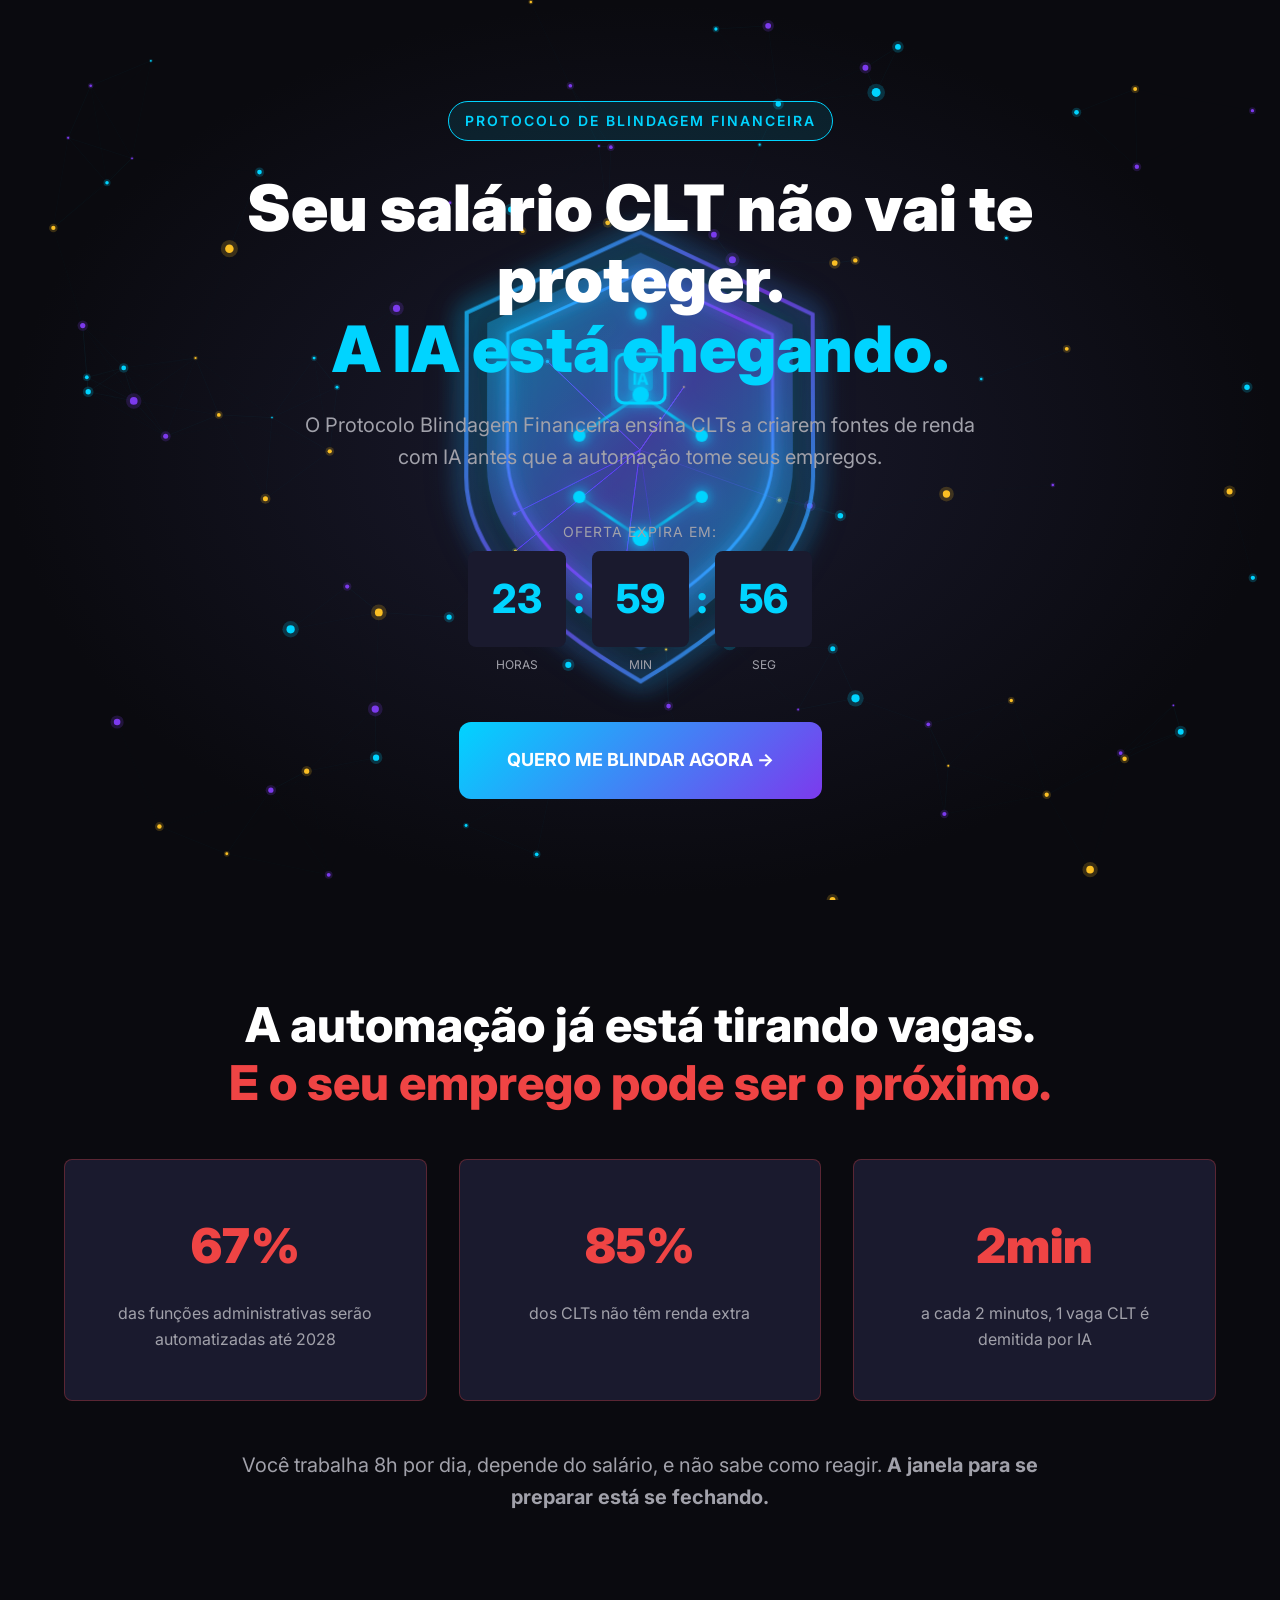
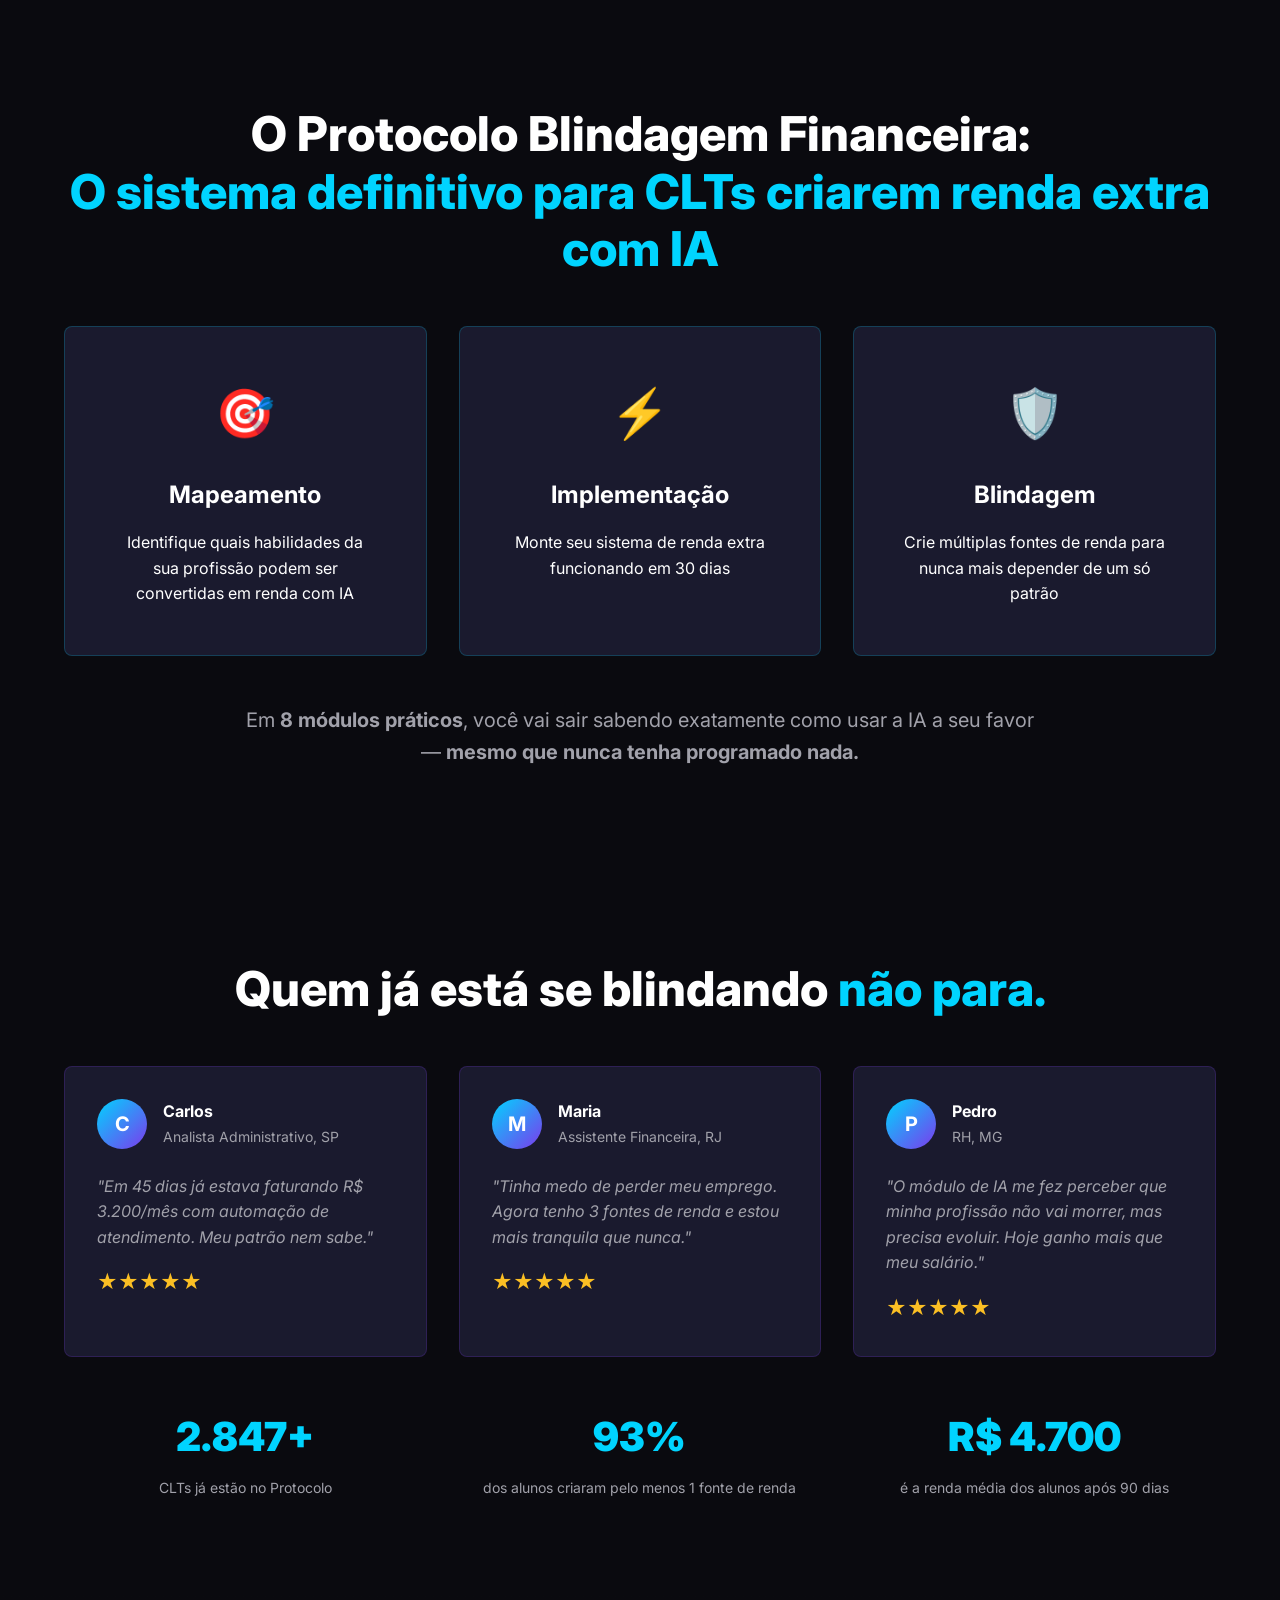
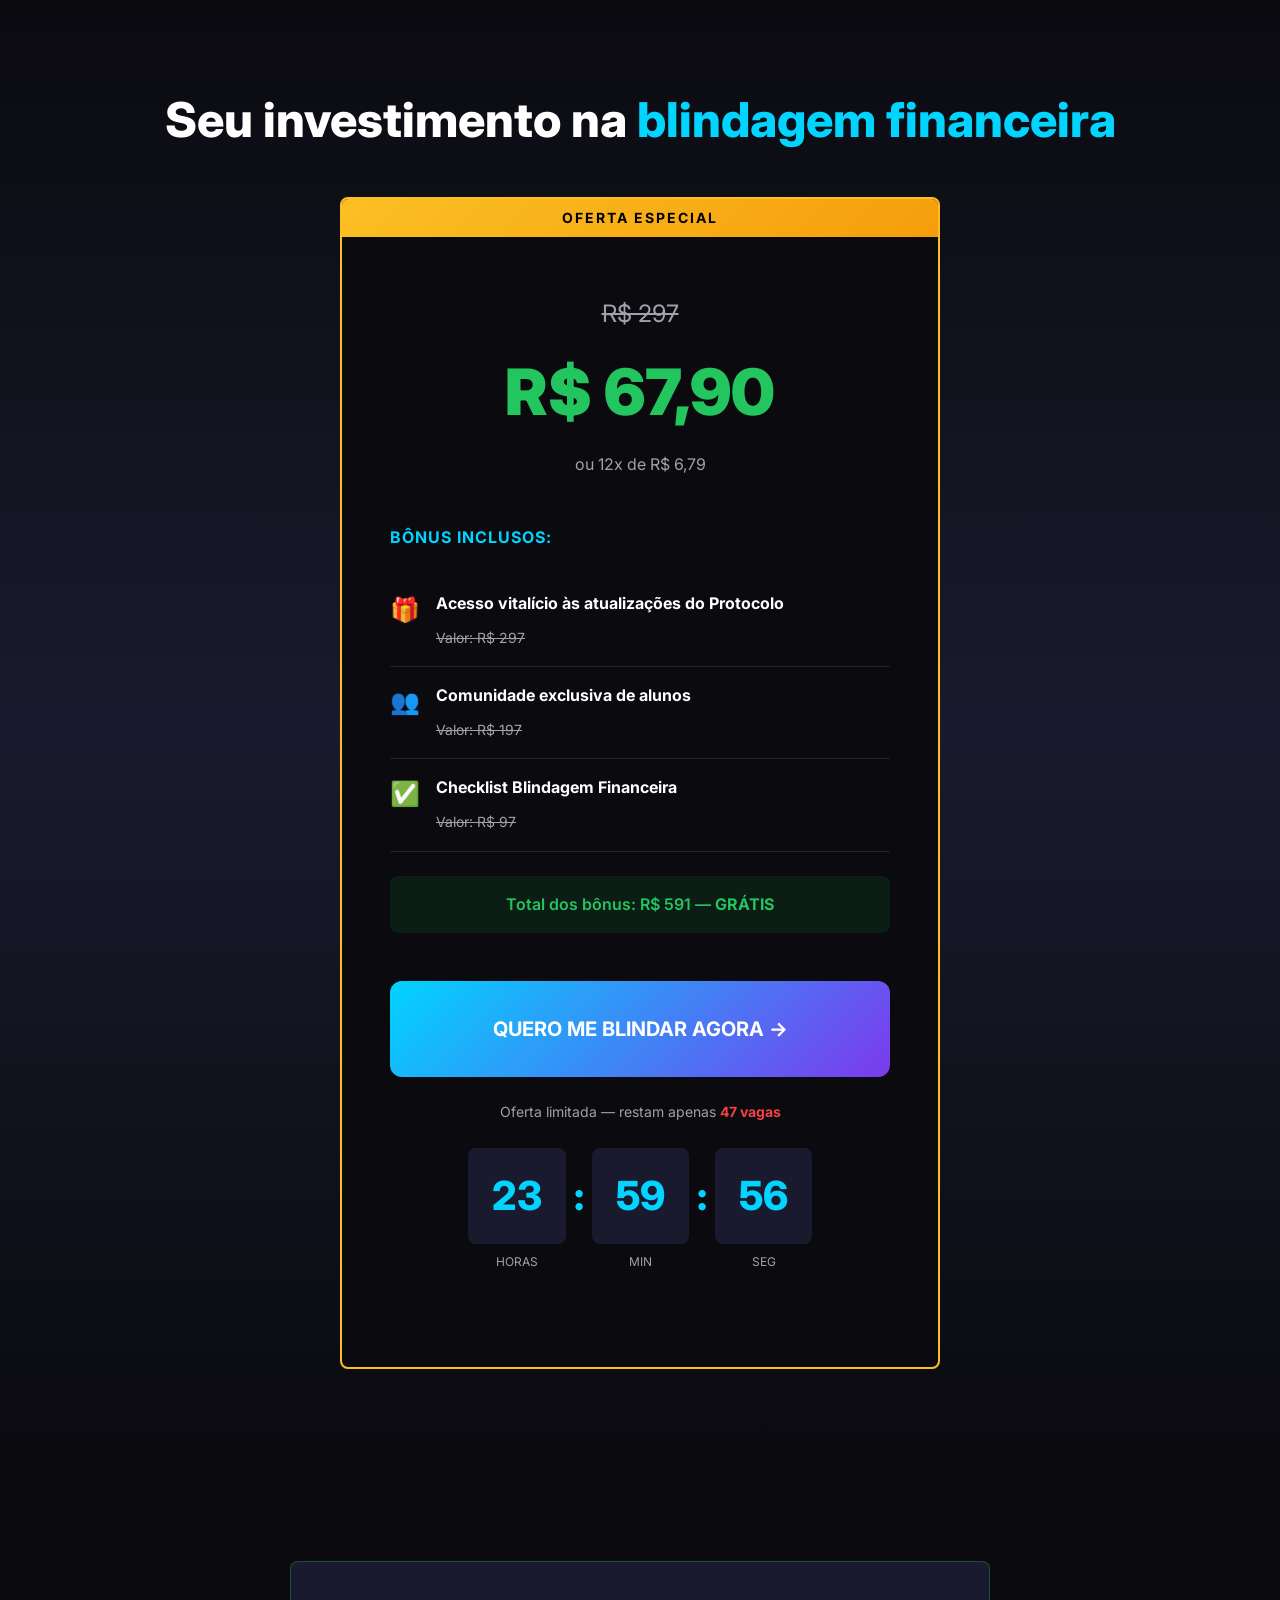
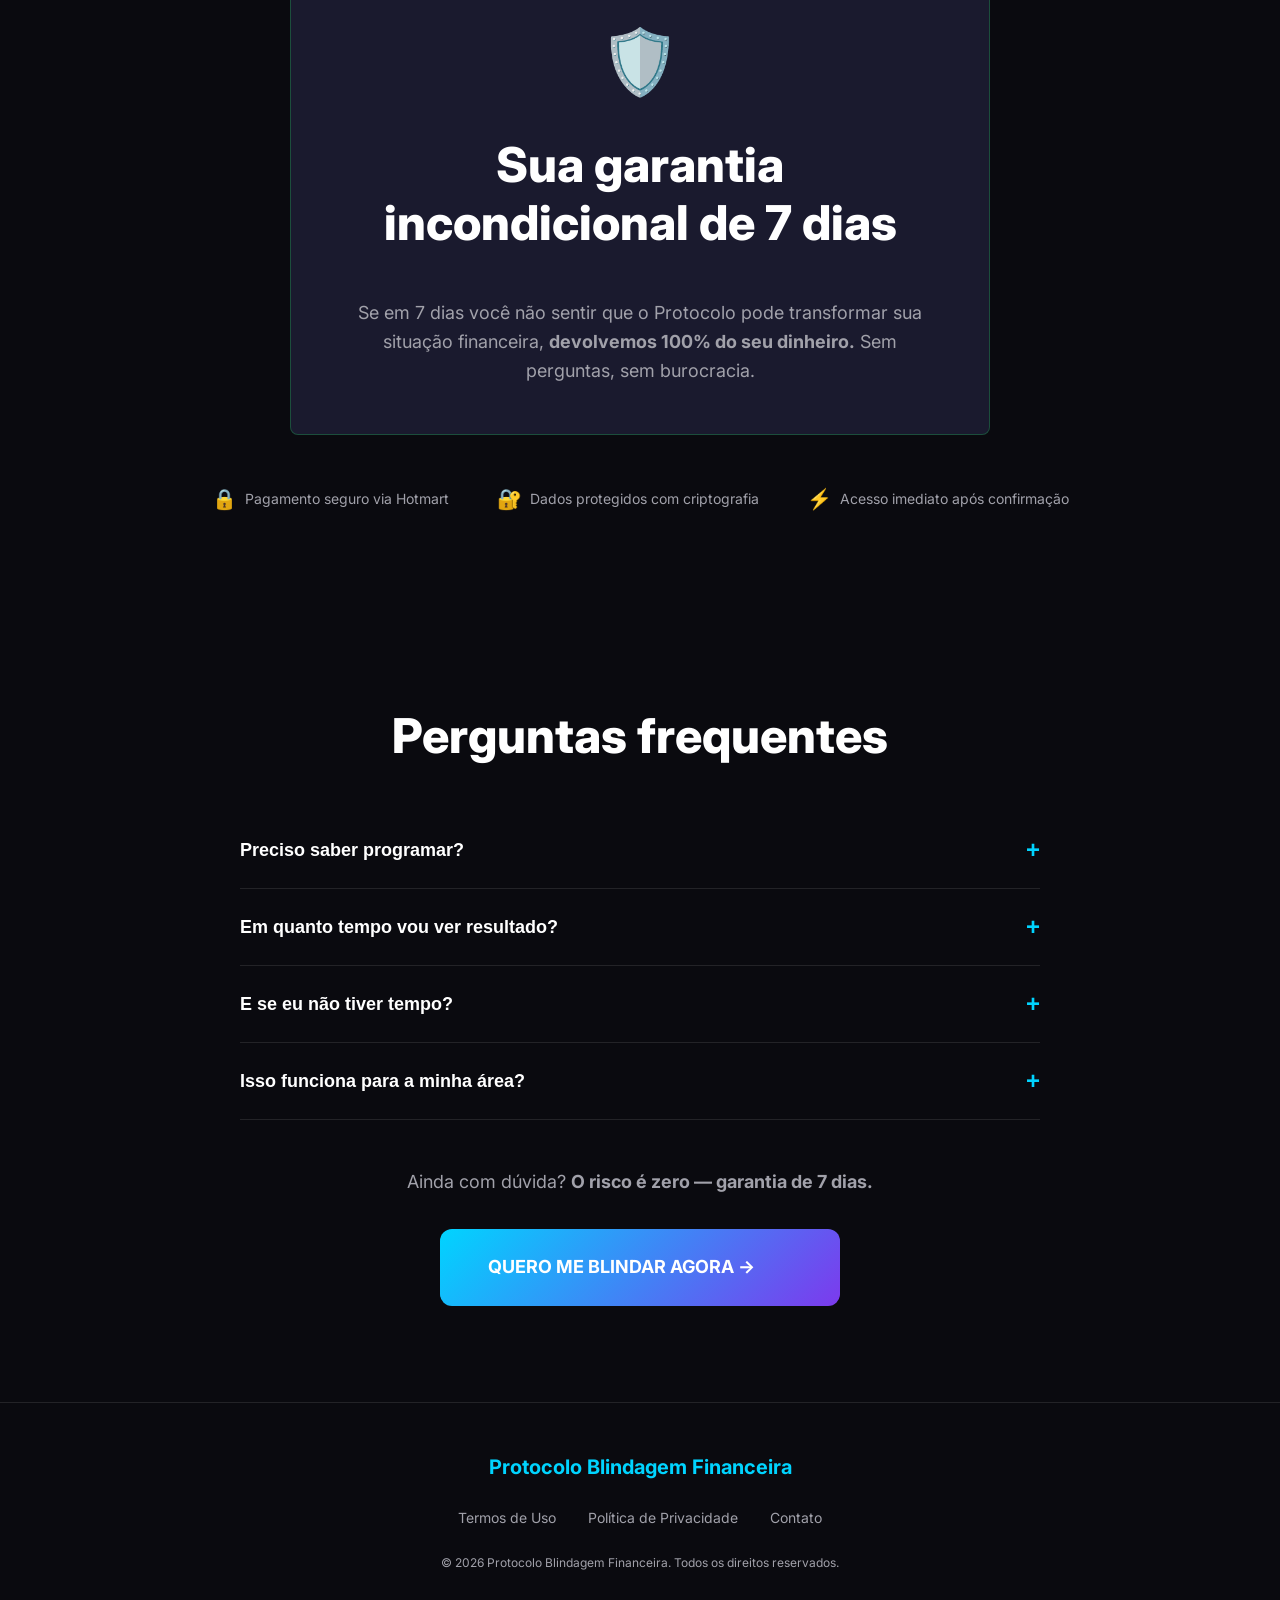
==== index.html @ 4c37c4ad "Landing page Protocolo Blindagem Financeira" ====
<!DOCTYPE html>
<html lang="pt-BR">
<head>
  <meta charset="UTF-8">
  <meta name="viewport" content="width=device-width, initial-scale=1.0">
  <title>Protocolo Blindagem Financeira Anti IA</title>
  <meta name="description" content="O sistema definitivo para profissionais CLT criarem novas fontes de renda e se protegerem da automação por inteligência artificial.">
  <meta property="og:title" content="Protocolo Blindagem Financeira Anti IA">
  <meta property="og:description" content="O sistema definitivo para profissionais CLT criarem novas fontes de renda e se protegerem da automação por inteligência artificial.">
  <meta property="og:type" content="website">
  <meta property="og:image" content="https://example.com/og-image.jpg">
  <script type="application/ld+json">
  {
    "@context": "https://schema.org",
    "@type": "Product",
    "name": "Protocolo Blindagem Financeira Anti IA",
    "description": "O sistema definitivo para profissionais CLT criarem novas fontes de renda e se protegerem da automação por inteligência artificial.",
    "offers": {
      "@type": "Offer",
      "price": "67.90",
      "priceCurrency": "BRL"
    }
  }
  </script>
  <link rel="preconnect" href="https://fonts.googleapis.com">
  <link rel="preconnect" href="https://fonts.gstatic.com" crossorigin>
  <link href="https://fonts.googleapis.com/css2?family=Inter:wght@400;500;600;700;800;900&display=swap" rel="stylesheet">
  <link rel="stylesheet" href="css/style.css">
  <link rel="stylesheet" href="css/animations.css">
</head>
<body>
  <!-- Hero Section -->
  <section id="hero" class="hero">
    <canvas class="particles"></canvas>
    <div class="shield-3d-container">
      <svg class="shield-3d" viewBox="0 0 200 240" xmlns="http://www.w3.org/2000/svg">
        <defs>
          <linearGradient id="shieldGradient" x1="0%" y1="0%" x2="100%" y2="100%">
            <stop offset="0%" style="stop-color:#00d4ff;stop-opacity:1" />
            <stop offset="50%" style="stop-color:#7c3aed;stop-opacity:1" />
            <stop offset="100%" style="stop-color:#00d4ff;stop-opacity:1" />
          </linearGradient>
          <linearGradient id="circuitGradient" x1="0%" y1="0%" x2="100%" y2="0%">
            <stop offset="0%" style="stop-color:#00d4ff;stop-opacity:0.2" />
            <stop offset="50%" style="stop-color:#00d4ff;stop-opacity:1" />
            <stop offset="100%" style="stop-color:#00d4ff;stop-opacity:0.2" />
          </linearGradient>
          <filter id="glow">
            <feGaussianBlur stdDeviation="3" result="coloredBlur"/>
            <feMerge>
              <feMergeNode in="coloredBlur"/>
              <feMergeNode in="SourceGraphic"/>
            </feMerge>
          </filter>
          <filter id="glow-strong">
            <feGaussianBlur stdDeviation="6" result="coloredBlur"/>
            <feMerge>
              <feMergeNode in="coloredBlur"/>
              <feMergeNode in="SourceGraphic"/>
            </feMerge>
          </filter>
        </defs>
        <!-- Shield outer glow -->
        <path class="shield-glow" d="M100 10 L185 50 L185 130 Q185 180 100 230 Q15 180 15 130 L15 50 Z" 
              fill="none" stroke="url(#shieldGradient)" stroke-width="2" filter="url(#glow-strong)"/>
        <!-- Shield body -->
        <path class="shield-body" d="M100 20 L175 55 L175 125 Q175 170 100 215 Q25 170 25 125 L25 55 Z" 
              fill="url(#shieldGradient)" opacity="0.15"/>
        <!-- Shield inner border -->
        <path class="shield-border" d="M100 30 L165 60 L165 120 Q165 160 100 200 Q35 160 35 120 L35 60 Z" 
              fill="none" stroke="url(#shieldGradient)" stroke-width="1.5" filter="url(#glow)"/>
        <!-- Circuit lines -->
        <g class="circuits" filter="url(#glow)">
          <line class="circuit-line" x1="100" y1="50" x2="100" y2="90" stroke="url(#circuitGradient)" stroke-width="1.5"/>
          <line class="circuit-line" x1="100" y1="90" x2="70" y2="110" stroke="url(#circuitGradient)" stroke-width="1.5"/>
          <line class="circuit-line" x1="100" y1="90" x2="130" y2="110" stroke="url(#circuitGradient)" stroke-width="1.5"/>
          <line class="circuit-line" x1="70" y1="110" x2="70" y2="140" stroke="url(#circuitGradient)" stroke-width="1.5"/>
          <line class="circuit-line" x1="130" y1="110" x2="130" y2="140" stroke="url(#circuitGradient)" stroke-width="1.5"/>
          <line class="circuit-line" x1="70" y1="140" x2="100" y2="160" stroke="url(#circuitGradient)" stroke-width="1.5"/>
          <line class="circuit-line" x1="130" y1="140" x2="100" y2="160" stroke="url(#circuitGradient)" stroke-width="1.5"/>
          <!-- Circuit nodes -->
          <circle class="circuit-node" cx="100" cy="50" r="3" fill="#00d4ff"/>
          <circle class="circuit-node" cx="100" cy="90" r="4" fill="#00d4ff"/>
          <circle class="circuit-node" cx="70" cy="110" r="3" fill="#00d4ff"/>
          <circle class="circuit-node" cx="130" cy="110" r="3" fill="#00d4ff"/>
          <circle class="circuit-node" cx="70" cy="140" r="3" fill="#00d4ff"/>
          <circle class="circuit-node" cx="130" cy="140" r="3" fill="#00d4ff"/>
          <circle class="circuit-node" cx="100" cy="160" r="4" fill="#00d4ff"/>
        </g>
        <!-- Center icon - AI chip -->
        <g class="center-icon" filter="url(#glow)">
          <rect x="88" y="70" width="24" height="24" rx="4" fill="none" stroke="#00d4ff" stroke-width="1.5"/>
          <rect x="94" y="76" width="12" height="12" rx="2" fill="#00d4ff" opacity="0.3"/>
          <text x="100" y="85" text-anchor="middle" fill="#00d4ff" font-size="8" font-weight="bold">IA</text>
        </g>
      </svg>
    </div>
    <div class="hero-content">
      <div class="badge">PROTOCOLO DE BLINDAGEM FINANCEIRA</div>
      <h1>Seu salário CLT não vai te proteger.<br><span class="highlight">A IA está chegando.</span></h1>
      <p class="subtitle">O Protocolo Blindagem Financeira ensina CLTs a criarem fontes de renda com IA antes que a automação tome seus empregos.</p>
      <div class="timer-container">
        <p class="timer-label">Oferta expira em:</p>
        <div class="timer">
          <div class="timer-block"><span id="hours">00</span><small>horas</small></div>
          <div class="timer-separator">:</div>
          <div class="timer-block"><span id="minutes">00</span><small>min</small></div>
          <div class="timer-separator">:</div>
          <div class="timer-block"><span id="seconds">00</span><small>seg</small></div>
        </div>
      </div>
      <a href="#oferta" class="cta-button">QUERO ME BLINDAR AGORA →</a>
    </div>
  </section>

  <!-- Problem Section -->
  <section id="problema" class="section problema">
    <div class="container">
      <h2>A automação já está tirando vagas.<br><span class="highlight-red">E o seu emprego pode ser o próximo.</span></h2>
      <div class="stats-grid">
        <div class="stat-card">
          <span class="stat-number">67%</span>
          <p class="stat-text">das funções administrativas serão automatizadas até 2028</p>
        </div>
        <div class="stat-card">
          <span class="stat-number">85%</span>
          <p class="stat-text">dos CLTs não têm renda extra</p>
        </div>
        <div class="stat-card">
          <span class="stat-number">2min</span>
          <p class="stat-text">a cada 2 minutos, 1 vaga CLT é demitida por IA</p>
        </div>
      </div>
      <p class="problem-text">Você trabalha 8h por dia, depende do salário, e não sabe como reagir. <strong>A janela para se preparar está se fechando.</strong></p>
    </div>
  </section>

  <!-- Solution Section -->
  <section id="solucao" class="section solucao">
    <div class="container">
      <h2>O Protocolo Blindagem Financeira:<br><span class="highlight">O sistema definitivo para CLTs criarem renda extra com IA</span></h2>
      <div class="pillars-grid">
        <div class="pillar-card">
          <div class="pillar-icon">🎯</div>
          <h3>Mapeamento</h3>
          <p>Identifique quais habilidades da sua profissão podem ser convertidas em renda com IA</p>
        </div>
        <div class="pillar-card">
          <div class="pillar-icon">⚡</div>
          <h3>Implementação</h3>
          <p>Monte seu sistema de renda extra funcionando em 30 dias</p>
        </div>
        <div class="pillar-card">
          <div class="pillar-icon">🛡️</div>
          <h3>Blindagem</h3>
          <p>Crie múltiplas fontes de renda para nunca mais depender de um só patrão</p>
        </div>
      </div>
      <p class="solution-text">Em <strong>8 módulos práticos</strong>, você vai sair sabendo exatamente como usar a IA a seu favor — <strong>mesmo que nunca tenha programado nada.</strong></p>
    </div>
  </section>

  <!-- Social Proof Section -->
  <section id="prova-social" class="section prova-social">
    <div class="container">
      <h2>Quem já está se blindando <span class="highlight">não para.</span></h2>
      <div class="testimonials-grid">
        <div class="testimonial-card">
          <div class="testimonial-header">
            <div class="avatar">C</div>
            <div>
              <strong>Carlos</strong>
              <span>Analista Administrativo, SP</span>
            </div>
          </div>
          <p class="testimonial-text">"Em 45 dias já estava faturando R$ 3.200/mês com automação de atendimento. Meu patrão nem sabe."</p>
          <div class="stars">★★★★★</div>
        </div>
        <div class="testimonial-card">
          <div class="testimonial-header">
            <div class="avatar">M</div>
            <div>
              <strong>Maria</strong>
              <span>Assistente Financeira, RJ</span>
            </div>
          </div>
          <p class="testimonial-text">"Tinha medo de perder meu emprego. Agora tenho 3 fontes de renda e estou mais tranquila que nunca."</p>
          <div class="stars">★★★★★</div>
        </div>
        <div class="testimonial-card">
          <div class="testimonial-header">
            <div class="avatar">P</div>
            <div>
              <strong>Pedro</strong>
              <span>RH, MG</span>
            </div>
          </div>
          <p class="testimonial-text">"O módulo de IA me fez perceber que minha profissão não vai morrer, mas precisa evoluir. Hoje ganho mais que meu salário."</p>
          <div class="stars">★★★★★</div>
        </div>
      </div>
      <div class="metrics">
        <div class="metric">
          <span class="metric-number">2.847+</span>
          <p>CLTs já estão no Protocolo</p>
        </div>
        <div class="metric">
          <span class="metric-number">93%</span>
          <p>dos alunos criaram pelo menos 1 fonte de renda</p>
        </div>
        <div class="metric">
          <span class="metric-number">R$ 4.700</span>
          <p>é a renda média dos alunos após 90 dias</p>
        </div>
      </div>
    </div>
  </section>

  <!-- Offer Section -->
  <section id="oferta" class="section oferta">
    <div class="container">
      <h2>Seu investimento na <span class="highlight">blindagem financeira</span></h2>
      <div class="offer-card">
        <div class="offer-badge">OFERTA ESPECIAL</div>
        <div class="price-container">
          <span class="price-original">R$ 297</span>
          <span class="price-current">R$ 67,90</span>
          <span class="price-installment">ou 12x de R$ 6,79</span>
        </div>
        <div class="bonuses">
          <h3>BÔNUS INCLUSOS:</h3>
          <div class="bonus-item">
            <span class="bonus-icon">🎁</span>
            <div>
              <strong>Acesso vitalício às atualizações do Protocolo</strong>
              <span class="bonus-value">Valor: R$ 297</span>
            </div>
          </div>
          <div class="bonus-item">
            <span class="bonus-icon">👥</span>
            <div>
              <strong>Comunidade exclusiva de alunos</strong>
              <span class="bonus-value">Valor: R$ 197</span>
            </div>
          </div>
          <div class="bonus-item">
            <span class="bonus-icon">✅</span>
            <div>
              <strong>Checklist Blindagem Financeira</strong>
              <span class="bonus-value">Valor: R$ 97</span>
            </div>
          </div>
          <div class="bonus-total">
            <span>Total dos bônus: R$ 591 — <strong>GRÁTIS</strong></span>
          </div>
        </div>
        <a href="#oferta" class="cta-button cta-offer">QUERO ME BLINDAR AGORA →</a>
        <p class="offer-urgency">Oferta limitada — restam apenas <strong>47 vagas</strong></p>
        <div class="timer-container timer-offer">
          <div class="timer">
            <div class="timer-block"><span id="hours-offer">00</span><small>horas</small></div>
            <div class="timer-separator">:</div>
            <div class="timer-block"><span id="minutes-offer">00</span><small>min</small></div>
            <div class="timer-separator">:</div>
            <div class="timer-block"><span id="seconds-offer">00</span><small>seg</small></div>
          </div>
        </div>
      </div>
    </div>
  </section>

  <!-- Guarantee Section -->
  <section id="garantia" class="section garantia">
    <div class="container">
      <div class="guarantee-card">
        <div class="guarantee-icon">🛡️</div>
        <h2>Sua garantia incondicional de 7 dias</h2>
        <p>Se em 7 dias você não sentir que o Protocolo pode transformar sua situação financeira, <strong>devolvemos 100% do seu dinheiro.</strong> Sem perguntas, sem burocracia.</p>
      </div>
      <div class="security-badges">
        <div class="security-badge">
          <span class="badge-icon">🔒</span>
          <span>Pagamento seguro via Hotmart</span>
        </div>
        <div class="security-badge">
          <span class="badge-icon">🔐</span>
          <span>Dados protegidos com criptografia</span>
        </div>
        <div class="security-badge">
          <span class="badge-icon">⚡</span>
          <span>Acesso imediato após confirmação</span>
        </div>
      </div>
    </div>
  </section>

  <!-- FAQ Section -->
  <section id="faq" class="section faq">
    <div class="container">
      <h2>Perguntas frequentes</h2>
      <div class="faq-list">
        <div class="faq-item">
          <button type="button" class="faq-question" aria-expanded="false" aria-controls="faq-answer-1">
            <span>Preciso saber programar?</span>
            <span class="faq-toggle">+</span>
          </button>
          <div class="faq-answer" id="faq-answer-1" role="region">
            <p>Não. O Protocolo foi feito para leigos. Tudo é explicado passo a passo, do zero absoluto.</p>
          </div>
        </div>
        <div class="faq-item">
          <button type="button" class="faq-question" aria-expanded="false" aria-controls="faq-answer-2">
            <span>Em quanto tempo vou ver resultado?</span>
            <span class="faq-toggle">+</span>
          </button>
          <div class="faq-answer" id="faq-answer-2" role="region">
            <p>A maioria dos alunos cria sua primeira fonte de renda em 30 dias seguindo o método.</p>
          </div>
        </div>
        <div class="faq-item">
          <button type="button" class="faq-question" aria-expanded="false" aria-controls="faq-answer-3">
            <span>E se eu não tiver tempo?</span>
            <span class="faq-toggle">+</span>
          </button>
          <div class="faq-answer" id="faq-answer-3" role="region">
            <p>O curso tem módulos de 15 minutos. Você pode estudar no horário que quiser, no seu ritmo.</p>
          </div>
        </div>
        <div class="faq-item">
          <button type="button" class="faq-question" aria-expanded="false" aria-controls="faq-answer-4">
            <span>Isso funciona para a minha área?</span>
            <span class="faq-toggle">+</span>
          </button>
          <div class="faq-answer" id="faq-answer-4" role="region">
            <p>Sim. O Protocolo se adapta a qualquer profissão CLT. O método é universal.</p>
          </div>
        </div>
      </div>
      <p class="faq-cta">Ainda com dúvida? <strong>O risco é zero — garantia de 7 dias.</strong></p>
      <a href="#oferta" class="cta-button">QUERO ME BLINDAR AGORA →</a>
    </div>
  </section>

  <!-- Footer -->
  <footer class="footer">
    <div class="container">
      <div class="footer-content">
        <div class="footer-logo">Protocolo Blindagem Financeira</div>
        <div class="footer-links">
          <a href="#">Termos de Uso</a>
          <a href="#">Política de Privacidade</a>
          <a href="#">Contato</a>
        </div>
        <p class="footer-copyright">© 2026 Protocolo Blindagem Financeira. Todos os direitos reservados.</p>
      </div>
    </div>
  </footer>

  <script src="js/particles.js"></script>
  <script src="js/timer.js"></script>
  <script src="js/main.js"></script>
  <script src="js/three-d.js"></script>
  <noscript>
    <style>
      .hero { min-height: auto; padding: 48px 24px; }
      .hero-content { max-width: 100%; }
      .particles { display: none; }
      .timer-container { display: none; }
      .cta-button { display: inline-block; margin-top: 24px; }
    </style>
    <div style="text-align: center; padding: 48px 24px; background: #0a0a0f; color: #fff;">
      <h1 style="font-size: 2rem; margin-bottom: 16px;">Protocolo Blindagem Financeira Anti IA</h1>
      <p style="color: #a1a1aa; margin-bottom: 24px;">Para acessar este conteúdo, ative o JavaScript no seu navegador.</p>
      <a href="#oferta" class="cta-button">QUERO ME BLINDAR AGORA →</a>
    </div>
  </noscript>
</body>
</html>
---- css/style.css ----
/* Design System */
:root {
  --bg-primary: #0a0a0f;
  --bg-secondary: #1a1a2e;
  --neon-blue: #00d4ff;
  --neon-purple: #7c3aed;
  --alert-red: #ef4444;
  --success-green: #22c55e;
  --text-primary: #ffffff;
  --text-secondary: #a1a1aa;
  --font-family: 'Inter', sans-serif;
  --spacing-xs: 8px;
  --spacing-sm: 16px;
  --spacing-md: 24px;
  --spacing-lg: 32px;
  --spacing-xl: 48px;
  --spacing-2xl: 64px;
  --spacing-3xl: 96px;
  --radius-card: 8px;
  --radius-button: 12px;
  --gold: #fbbf24;
  --gold-dark: #f59e0b;
}

/* Reset & Base */
*, *::before, *::after {
  box-sizing: border-box;
  margin: 0;
  padding: 0;
}

html {
  scroll-behavior: smooth;
}

body {
  font-family: var(--font-family);
  background: var(--bg-primary);
  color: var(--text-primary);
  line-height: 1.6;
  overflow-x: hidden;
}

.container {
  max-width: 1200px;
  margin: 0 auto;
  padding: 0 var(--spacing-md);
}

.section {
  padding: var(--spacing-3xl) 0;
}

/* Typography */
h1 {
  font-size: clamp(2.5rem, 5vw, 4rem);
  font-weight: 900;
  line-height: 1.1;
  margin-bottom: var(--spacing-md);
}

h2 {
  font-size: clamp(2rem, 4vw, 3rem);
  font-weight: 800;
  line-height: 1.2;
  margin-bottom: var(--spacing-xl);
  text-align: center;
}

h3 {
  font-size: 1.5rem;
  font-weight: 700;
  margin-bottom: var(--spacing-sm);
}

.highlight {
  color: var(--neon-blue);
}

.highlight-red {
  color: var(--alert-red);
}

/* Hero Section */
.hero {
  position: relative;
  min-height: 100vh;
  display: flex;
  align-items: center;
  justify-content: center;
  text-align: center;
  overflow: hidden;
}

.particles {
  position: absolute;
  top: 0;
  left: 0;
  width: 100%;
  height: 100%;
  z-index: 0;
}

.hero-content {
  position: relative;
  z-index: 2;
  max-width: 900px;
  padding: var(--spacing-xl);
}

/* 3D Shield */
.shield-3d-container {
  position: absolute;
  top: 50%;
  left: 50%;
  transform: translate(-50%, -50%);
  width: 400px;
  height: 480px;
  z-index: 1;
  perspective: 1000px;
  filter: drop-shadow(0 0 30px rgba(0, 212, 255, 0.5)) drop-shadow(0 0 60px rgba(124, 58, 237, 0.3));
}

.shield-3d {
  width: 100%;
  height: 100%;
  transform-style: preserve-3d;
}

.shield-body {
  fill: url(#shieldGradient);
  opacity: 0.4;
}

.shield-border {
  stroke-dasharray: 1000;
  stroke-dashoffset: 0;
  animation: circuitPulse 4s ease-in-out infinite;
}

.shield-glow {
  opacity: 0.8;
  animation: glowPulse 3s ease-in-out infinite;
}

.circuit-line {
  stroke-dasharray: 100;
  stroke-dashoffset: 0;
  animation: circuitFlow 3s linear infinite;
  opacity: 0.8;
}

.circuit-node {
  animation: nodePulse 2s ease-in-out infinite;
}

.circuit-node:nth-child(odd) {
  animation-delay: 0.5s;
}

.center-icon {
  animation: iconPulse 4s ease-in-out infinite;
}

@keyframes shieldFloat {
  0%, 100% { transform: translateY(0) rotateX(0deg) rotateY(0deg); }
  25% { transform: translateY(-10px) rotateX(2deg) rotateY(2deg); }
  50% { transform: translateY(-5px) rotateX(0deg) rotateY(-2deg); }
  75% { transform: translateY(-15px) rotateX(-2deg) rotateY(1deg); }
}

@keyframes circuitPulse {
  0%, 100% { opacity: 1; }
  50% { opacity: 0.6; }
}

@keyframes glowPulse {
  0%, 100% { opacity: 0.6; }
  50% { opacity: 0.9; }
}

@keyframes circuitFlow {
  0% { stroke-dashoffset: 0; }
  100% { stroke-dashoffset: -200; }
}

@keyframes nodePulse {
  0%, 100% { r: 3; opacity: 1; }
  50% { r: 5; opacity: 0.7; }
}

@keyframes iconPulse {
  0%, 100% { transform: scale(1); opacity: 1; }
  50% { transform: scale(1.1); opacity: 0.8; }
}

/* Mobile responsive for shield */
@media (max-width: 768px) {
  .shield-3d-container {
    width: 250px;
    height: 300px;
    opacity: 0.3;
  }
}

.badge {
  display: inline-block;
  padding: var(--spacing-xs) var(--spacing-sm);
  background: rgba(0, 212, 255, 0.1);
  border: 1px solid var(--neon-blue);
  border-radius: 100px;
  font-size: 0.875rem;
  font-weight: 600;
  letter-spacing: 2px;
  margin-bottom: var(--spacing-lg);
  color: var(--neon-blue);
}

.subtitle {
  font-size: 1.25rem;
  color: var(--text-secondary);
  margin-bottom: var(--spacing-xl);
  max-width: 700px;
  margin-left: auto;
  margin-right: auto;
}

/* Timer */
.timer-container {
  margin-bottom: var(--spacing-xl);
}

.timer-label {
  font-size: 0.875rem;
  color: var(--text-secondary);
  margin-bottom: var(--spacing-xs);
  text-transform: uppercase;
  letter-spacing: 1px;
}

.timer {
  display: flex;
  justify-content: center;
  gap: var(--spacing-xs);
}

.timer-block {
  display: flex;
  flex-direction: column;
  align-items: center;
}

.timer-block span {
  font-size: 2.5rem;
  font-weight: 800;
  color: var(--neon-blue);
  background: var(--bg-secondary);
  padding: var(--spacing-sm) var(--spacing-md);
  border-radius: var(--radius-card);
  min-width: 80px;
}

.timer-block small {
  font-size: 0.75rem;
  color: var(--text-secondary);
  margin-top: var(--spacing-xs);
  text-transform: uppercase;
}

.timer-separator {
  font-size: 2.5rem;
  font-weight: 800;
  color: var(--neon-blue);
  padding-top: var(--spacing-sm);
}

/* CTA Button */
.cta-button {
  display: inline-block;
  padding: var(--spacing-md) var(--spacing-xl);
  background: linear-gradient(135deg, var(--neon-blue), var(--neon-purple));
  color: var(--text-primary);
  text-decoration: none;
  font-size: 1.125rem;
  font-weight: 700;
  border-radius: var(--radius-button);
  transition: transform 0.3s, box-shadow 0.3s;
  border: none;
  cursor: pointer;
}

.cta-button:hover {
  transform: translateY(-2px) scale(1.02);
  box-shadow: 0 10px 40px rgba(0, 212, 255, 0.4);
}

/* Stats Grid */
.stats-grid {
  display: grid;
  grid-template-columns: repeat(auto-fit, minmax(280px, 1fr));
  gap: var(--spacing-lg);
  margin-bottom: var(--spacing-xl);
}

.stat-card {
  background: var(--bg-secondary);
  padding: var(--spacing-xl);
  border-radius: var(--radius-card);
  text-align: center;
  border: 1px solid rgba(239, 68, 68, 0.3);
  animation: pulse-red 2s infinite;
}

.stat-number {
  font-size: 3rem;
  font-weight: 900;
  color: var(--alert-red);
  display: block;
  margin-bottom: var(--spacing-sm);
}

.stat-text {
  color: var(--text-secondary);
  font-size: 1rem;
}

.problem-text {
  text-align: center;
  font-size: 1.25rem;
  color: var(--text-secondary);
  max-width: 800px;
  margin: 0 auto;
}

/* Pillars Grid */
.pillars-grid {
  display: grid;
  grid-template-columns: repeat(auto-fit, minmax(300px, 1fr));
  gap: var(--spacing-lg);
  margin-bottom: var(--spacing-xl);
}

.pillar-card {
  background: var(--bg-secondary);
  padding: var(--spacing-xl);
  border-radius: var(--radius-card);
  text-align: center;
  border: 1px solid rgba(0, 212, 255, 0.2);
  transition: border-color 0.3s, box-shadow 0.3s;
}

.pillar-card:hover {
  border-color: var(--neon-blue);
  box-shadow: 0 0 30px rgba(0, 212, 255, 0.2);
}

.pillar-icon {
  font-size: 3rem;
  margin-bottom: var(--spacing-md);
}

.solution-text {
  text-align: center;
  font-size: 1.25rem;
  color: var(--text-secondary);
  max-width: 800px;
  margin: 0 auto;
}

/* Testimonials */
.testimonials-grid {
  display: grid;
  grid-template-columns: repeat(auto-fit, minmax(320px, 1fr));
  gap: var(--spacing-lg);
  margin-bottom: var(--spacing-xl);
}

.testimonial-card {
  background: var(--bg-secondary);
  padding: var(--spacing-lg);
  border-radius: var(--radius-card);
  border: 1px solid rgba(124, 58, 237, 0.2);
}

.testimonial-header {
  display: flex;
  align-items: center;
  gap: var(--spacing-sm);
  margin-bottom: var(--spacing-md);
}

.avatar {
  width: 50px;
  height: 50px;
  border-radius: 50%;
  background: linear-gradient(135deg, var(--neon-blue), var(--neon-purple));
  display: flex;
  align-items: center;
  justify-content: center;
  font-weight: 700;
  font-size: 1.25rem;
}

.testimonial-header strong {
  display: block;
  font-size: 1rem;
}

.testimonial-header span {
  font-size: 0.875rem;
  color: var(--text-secondary);
}

.testimonial-text {
  font-style: italic;
  color: var(--text-secondary);
  margin-bottom: var(--spacing-sm);
}

.stars {
  color: var(--gold);
  font-size: 1.25rem;
}

/* Metrics */
.metrics {
  display: grid;
  grid-template-columns: repeat(auto-fit, minmax(200px, 1fr));
  gap: var(--spacing-lg);
  text-align: center;
}

.metric-number {
  font-size: 2.5rem;
  font-weight: 900;
  color: var(--neon-blue);
  display: block;
  margin-bottom: var(--spacing-xs);
}

.metric p {
  color: var(--text-secondary);
  font-size: 0.875rem;
}

/* Offer Section */
.oferta {
  background: linear-gradient(180deg, var(--bg-primary) 0%, var(--bg-secondary) 50%, var(--bg-primary) 100%);
}

.offer-card {
  max-width: 600px;
  margin: 0 auto;
  background: var(--bg-primary);
  border: 2px solid var(--gold);
  border-radius: var(--radius-card);
  padding: var(--spacing-xl);
  text-align: center;
  position: relative;
  overflow: hidden;
}

.offer-badge {
  position: absolute;
  top: 0;
  left: 0;
  right: 0;
  background: linear-gradient(135deg, var(--gold), var(--gold-dark));
  color: #000;
  padding: var(--spacing-xs);
  font-weight: 700;
  font-size: 0.875rem;
  letter-spacing: 2px;
}

.price-container {
  margin: var(--spacing-xl) 0;
}

.price-original {
  font-size: 1.5rem;
  color: var(--text-secondary);
  text-decoration: line-through;
  display: block;
  margin-bottom: var(--spacing-xs);
}

.price-current {
  font-size: 4rem;
  font-weight: 900;
  color: var(--success-green);
  display: block;
}

.price-installment {
  font-size: 1rem;
  color: var(--text-secondary);
  display: block;
  margin-top: var(--spacing-xs);
}

.bonuses {
  text-align: left;
  margin-bottom: var(--spacing-xl);
}

.bonuses h3 {
  font-size: 1rem;
  color: var(--neon-blue);
  margin-bottom: var(--spacing-md);
  text-transform: uppercase;
  letter-spacing: 1px;
}

.bonus-item {
  display: flex;
  align-items: flex-start;
  gap: var(--spacing-sm);
  padding: var(--spacing-sm) 0;
  border-bottom: 1px solid rgba(255, 255, 255, 0.1);
}

.bonus-icon {
  font-size: 1.5rem;
}

.bonus-item strong {
  display: block;
  margin-bottom: var(--spacing-xs);
}

.bonus-value {
  font-size: 0.875rem;
  color: var(--text-secondary);
  text-decoration: line-through;
}

.bonus-total {
  margin-top: var(--spacing-md);
  padding: var(--spacing-sm);
  background: rgba(34, 197, 94, 0.1);
  border-radius: var(--radius-card);
  text-align: center;
  color: var(--success-green);
  font-weight: 600;
}

.cta-offer {
  width: 100%;
  font-size: 1.25rem;
  padding: var(--spacing-lg);
}

.offer-urgency {
  margin-top: var(--spacing-md);
  color: var(--text-secondary);
  font-size: 0.875rem;
}

.offer-urgency strong {
  color: var(--alert-red);
}

.timer-offer {
  margin-top: var(--spacing-md);
}

/* Guarantee */
.guarantee-card {
  max-width: 700px;
  margin: 0 auto var(--spacing-xl);
  text-align: center;
  padding: var(--spacing-xl);
  background: var(--bg-secondary);
  border-radius: var(--radius-card);
  border: 1px solid rgba(34, 197, 94, 0.3);
}

.guarantee-icon {
  font-size: 4rem;
  margin-bottom: var(--spacing-md);
}

.guarantee-card p {
  color: var(--text-secondary);
  font-size: 1.125rem;
}

.security-badges {
  display: flex;
  justify-content: center;
  gap: var(--spacing-xl);
  flex-wrap: wrap;
}

.security-badge {
  display: flex;
  align-items: center;
  gap: var(--spacing-xs);
  color: var(--text-secondary);
  font-size: 0.875rem;
}

.badge-icon {
  font-size: 1.25rem;
}

/* FAQ */
.faq-list {
  max-width: 800px;
  margin: 0 auto var(--spacing-xl);
}

.faq-item {
  border-bottom: 1px solid rgba(255, 255, 255, 0.1);
}

.faq-question {
  width: 100%;
  display: flex;
  justify-content: space-between;
  align-items: center;
  padding: var(--spacing-md) 0;
  background: none;
  border: none;
  color: var(--text-primary);
  font-size: 1.125rem;
  font-weight: 600;
  cursor: pointer;
  text-align: left;
}

.faq-toggle {
  font-size: 1.5rem;
  color: var(--neon-blue);
  transition: transform 0.3s;
}

.faq-item.active .faq-toggle {
  transform: rotate(45deg);
}

.faq-answer {
  max-height: 0;
  overflow: hidden;
  transition: max-height 0.3s, padding 0.3s;
}

.faq-item.active .faq-answer {
  max-height: 200px;
  padding-bottom: var(--spacing-md);
}

.faq-answer p {
  color: var(--text-secondary);
}

.faq-cta {
  text-align: center;
  margin-bottom: var(--spacing-lg);
  font-size: 1.125rem;
  color: var(--text-secondary);
}

.faq .cta-button {
  display: block;
  max-width: 400px;
  margin: 0 auto;
}

/* Footer */
.footer {
  padding: var(--spacing-xl) 0;
  border-top: 1px solid rgba(255, 255, 255, 0.1);
}

.footer-content {
  text-align: center;
}

.footer-logo {
  font-size: 1.25rem;
  font-weight: 700;
  margin-bottom: var(--spacing-md);
  color: var(--neon-blue);
}

.footer-links {
  display: flex;
  justify-content: center;
  gap: var(--spacing-lg);
  margin-bottom: var(--spacing-md);
}

.footer-links a {
  color: var(--text-secondary);
  text-decoration: none;
  font-size: 0.875rem;
  transition: color 0.3s;
}

.footer-links a:hover {
  color: var(--neon-blue);
}

.footer-copyright {
  color: var(--text-secondary);
  font-size: 0.75rem;
}

/* Responsive */
@media (max-width: 768px) {
  .hero-content {
    padding: var(--spacing-md);
  }

  .timer-block span {
    font-size: 1.5rem;
    min-width: 60px;
    padding: var(--spacing-xs) var(--spacing-sm);
  }

  .timer-separator {
    font-size: 1.5rem;
    padding-top: var(--spacing-xs);
  }

  .stats-grid,
  .pillars-grid,
  .testimonials-grid {
    grid-template-columns: 1fr;
  }

  .metrics {
    grid-template-columns: 1fr;
    gap: var(--spacing-md);
  }

  .offer-card {
    padding: var(--spacing-lg);
  }

  .price-current {
    font-size: 3rem;
  }

  .security-badges {
    flex-direction: column;
    align-items: center;
  }
}

/* Animations */
@keyframes pulse-red {
  0%, 100% {
    border-color: rgba(239, 68, 68, 0.3);
    box-shadow: 0 0 0 rgba(239, 68, 68, 0);
  }
  50% {
    border-color: rgba(239, 68, 68, 0.6);
    box-shadow: 0 0 20px rgba(239, 68, 68, 0.2);
  }
}

.fade-in {
  opacity: 0;
  transform: translateY(30px);
  transition: opacity 0.6s, transform 0.6s;
}

.fade-in.visible {
  opacity: 1;
  transform: translateY(0);
}

/* Focus Styles */
.cta-button:focus-visible,
.faq-question:focus-visible {
  outline: 2px solid var(--neon-blue);
  outline-offset: 4px;
  box-shadow: 0 0 0 4px rgba(0, 212, 255, 0.2);
}

/* Reduced Motion */
@media (prefers-reduced-motion: reduce) {
  *, *::before, *::after {
    animation-duration: 0.01ms !important;
    animation-iteration-count: 1 !important;
    transition-duration: 0.01ms !important;
    scroll-behavior: auto !important;
  }
}
---- css/animations.css ----
/* Particle Canvas */
.hero {
  background: radial-gradient(ellipse at center, #1a1a2e 0%, #0a0a0f 70%);
}

/* Glow Effects */
.pillar-card:hover {
  animation: glow-blue 1.5s ease-in-out infinite alternate;
}

@keyframes glow-blue {
  from {
    box-shadow: 0 0 5px rgba(0, 212, 255, 0.2);
  }
  to {
    box-shadow: 0 0 30px rgba(0, 212, 255, 0.4);
  }
}

/* CTA Pulse */
.cta-button {
  animation: cta-pulse 2s infinite;
}

@keyframes cta-pulse {
  0%, 100% {
    box-shadow: 0 0 0 0 rgba(0, 212, 255, 0.4);
  }
  50% {
    box-shadow: 0 0 0 10px rgba(0, 212, 255, 0);
  }
}

/* Timer Glow - Removed for reduced visual noise */

/* Offer Card Shine */
.offer-card {
  animation: shine 3s infinite;
}

@keyframes shine {
  0%, 100% {
    box-shadow: 0 0 20px rgba(251, 191, 36, 0.2);
  }
  50% {
    box-shadow: 0 0 40px rgba(251, 191, 36, 0.4);
  }
}

/* Stat Card Pulse - Removed for reduced visual noise */

/* Floating Animation */
.pillar-icon {
  animation: float 3s ease-in-out infinite;
}

@keyframes float {
  0%, 100% {
    transform: translateY(0);
  }
  50% {
    transform: translateY(-10px);
  }
}

@media (prefers-reduced-motion: reduce) {
  *, *::before, *::after {
    animation-duration: 0.01ms !important;
    animation-iteration-count: 1 !important;
    transition-duration: 0.01ms !important;
  }
}
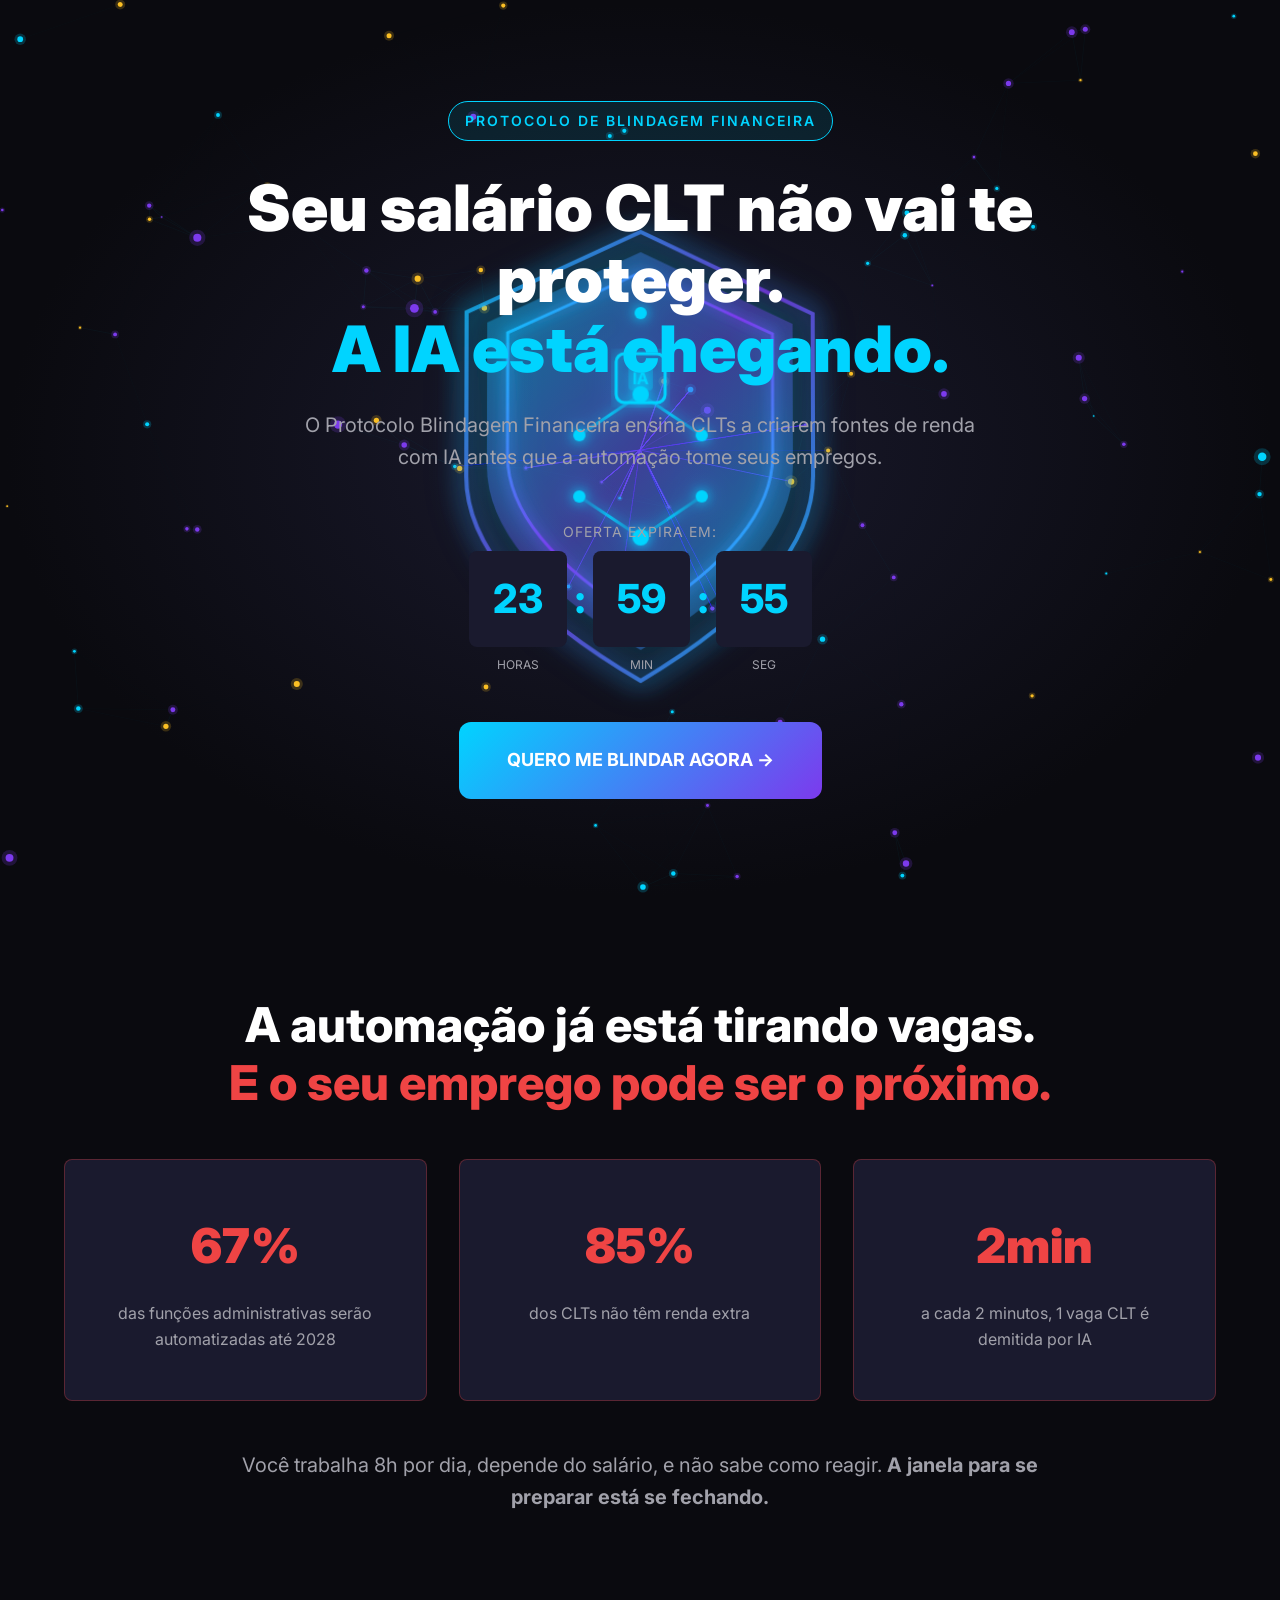
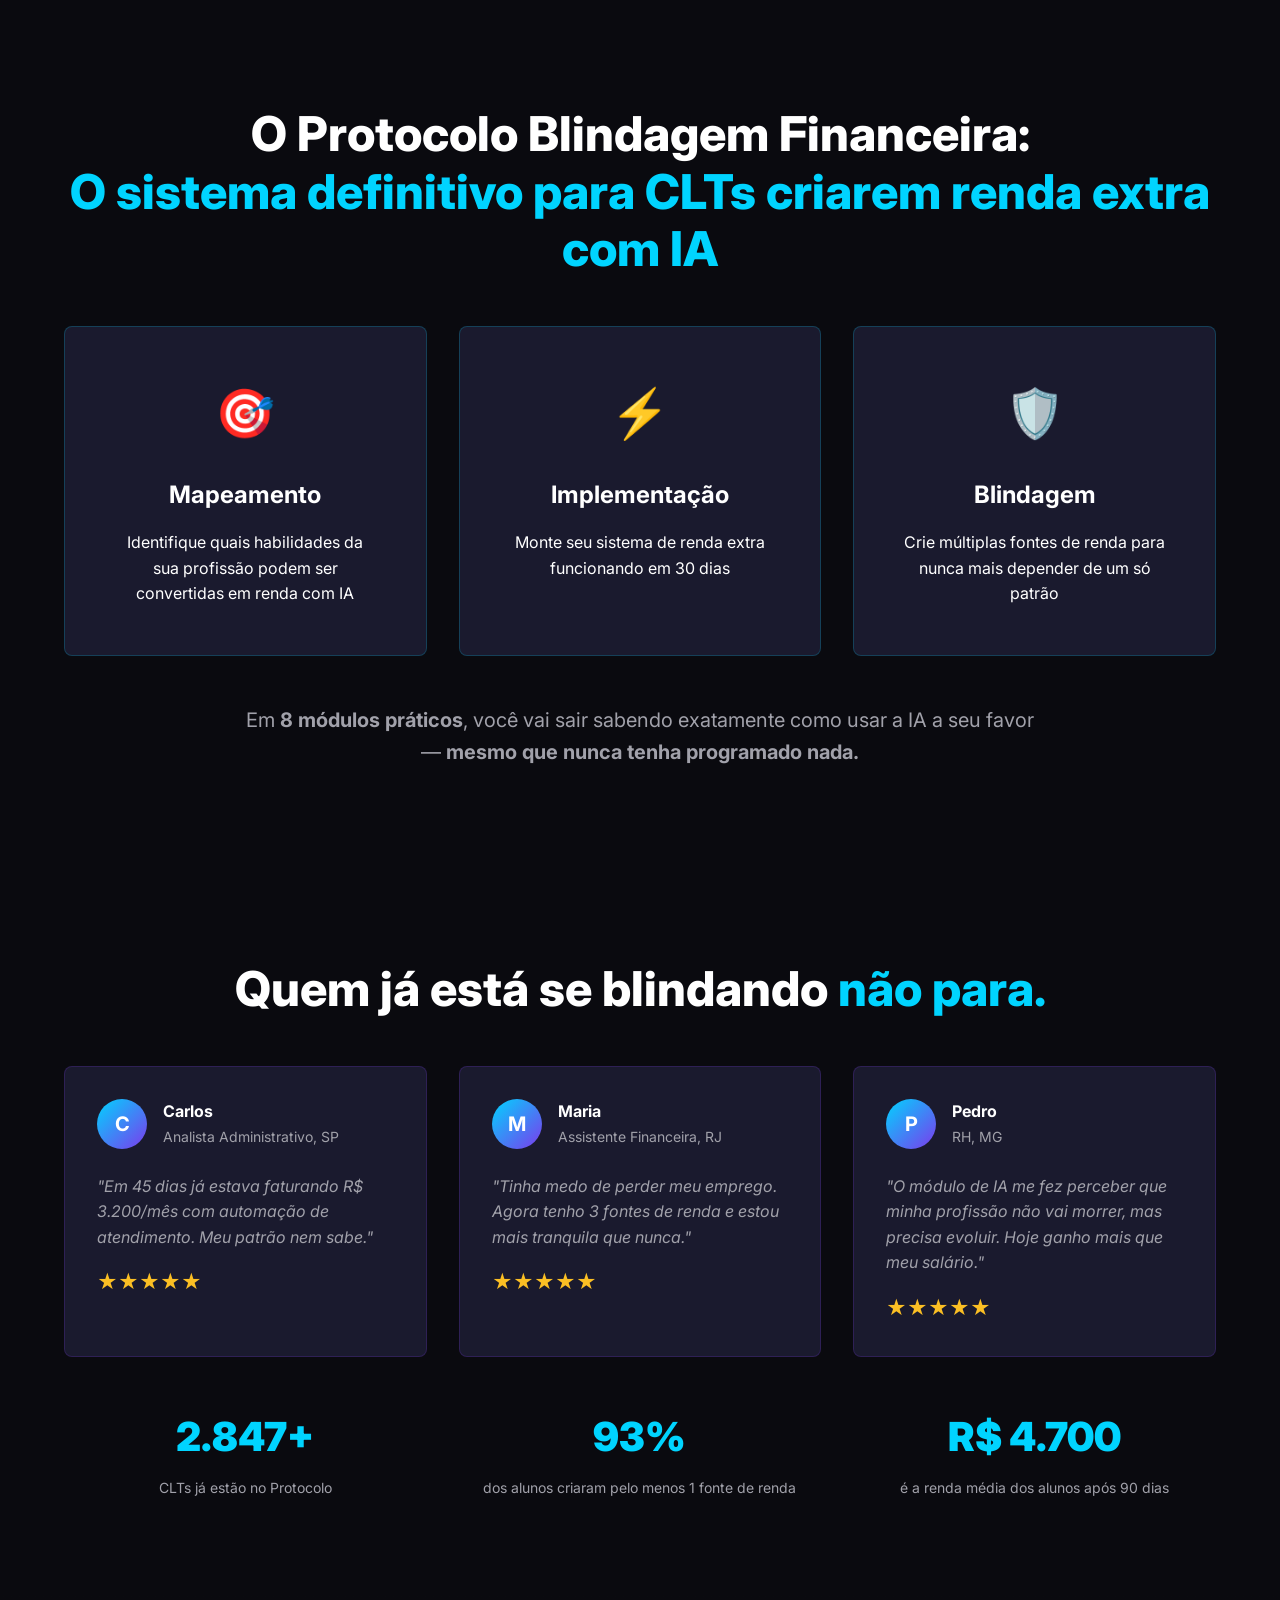
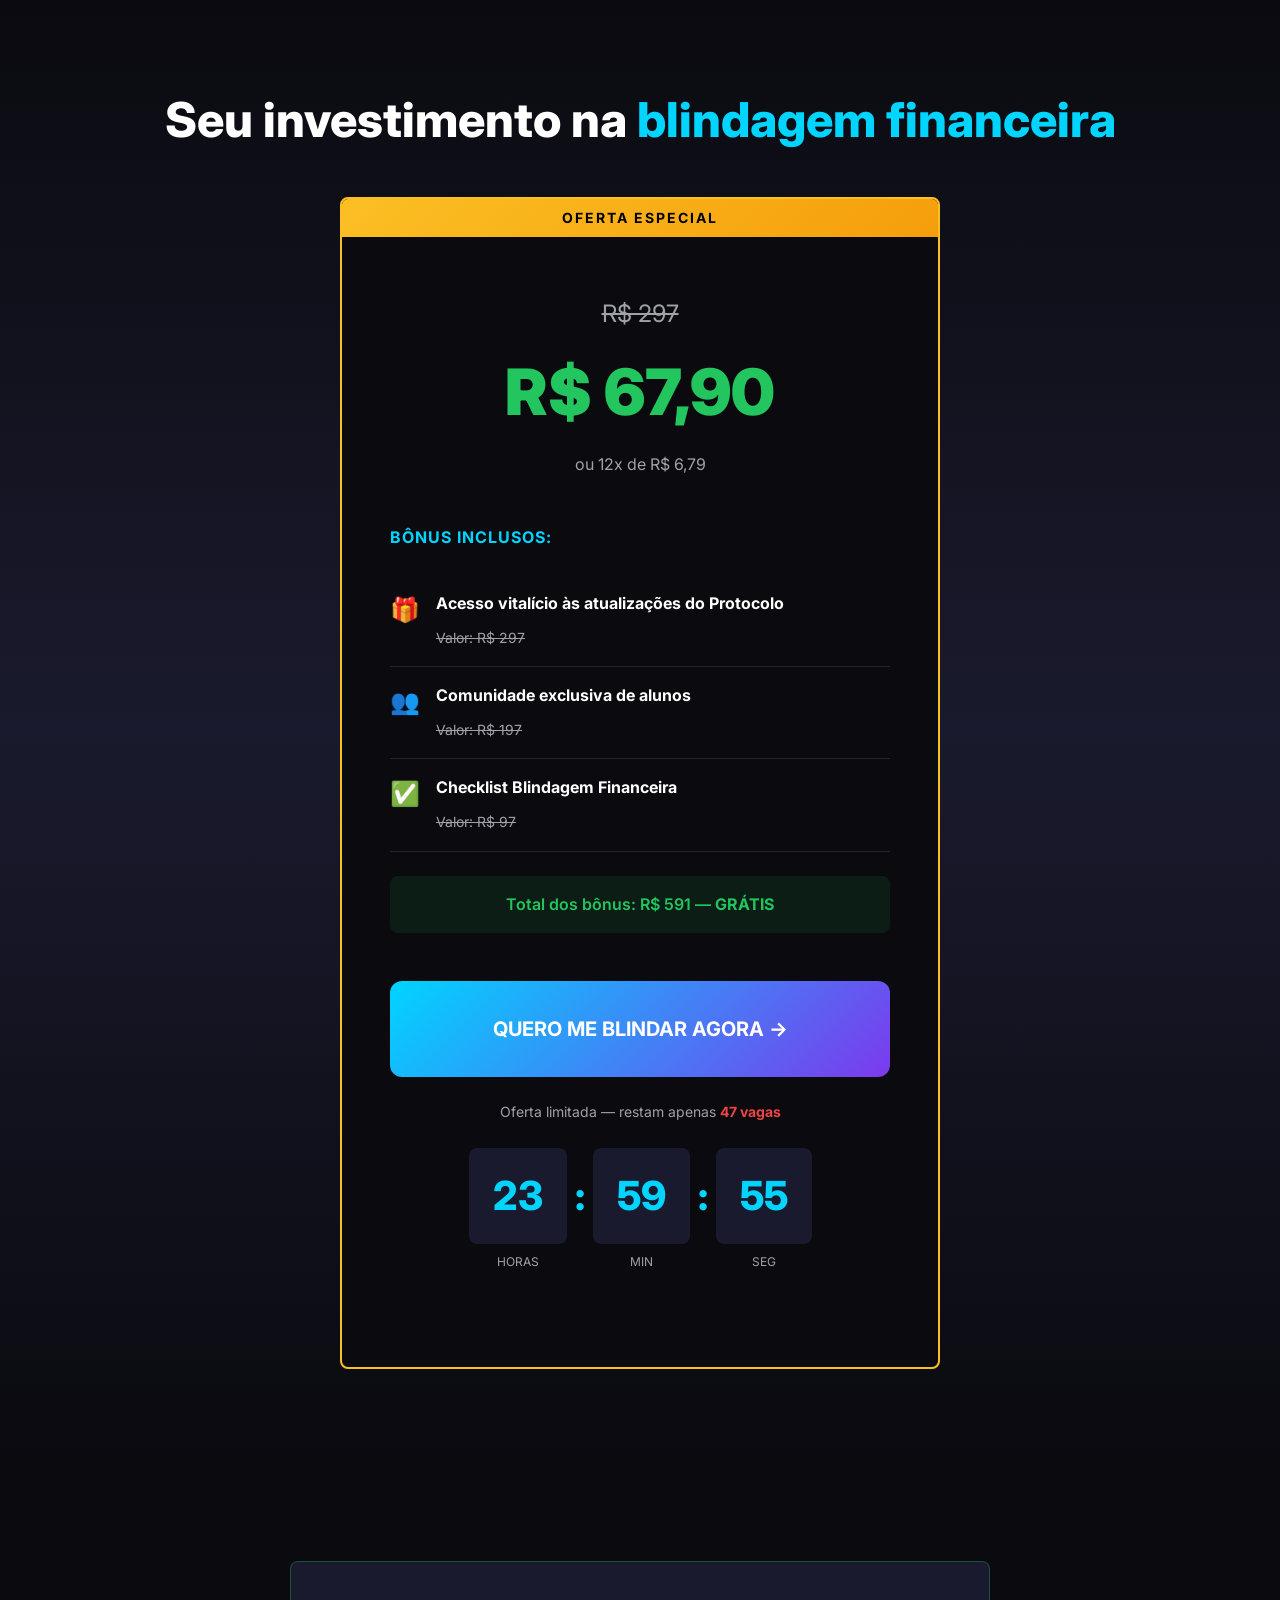
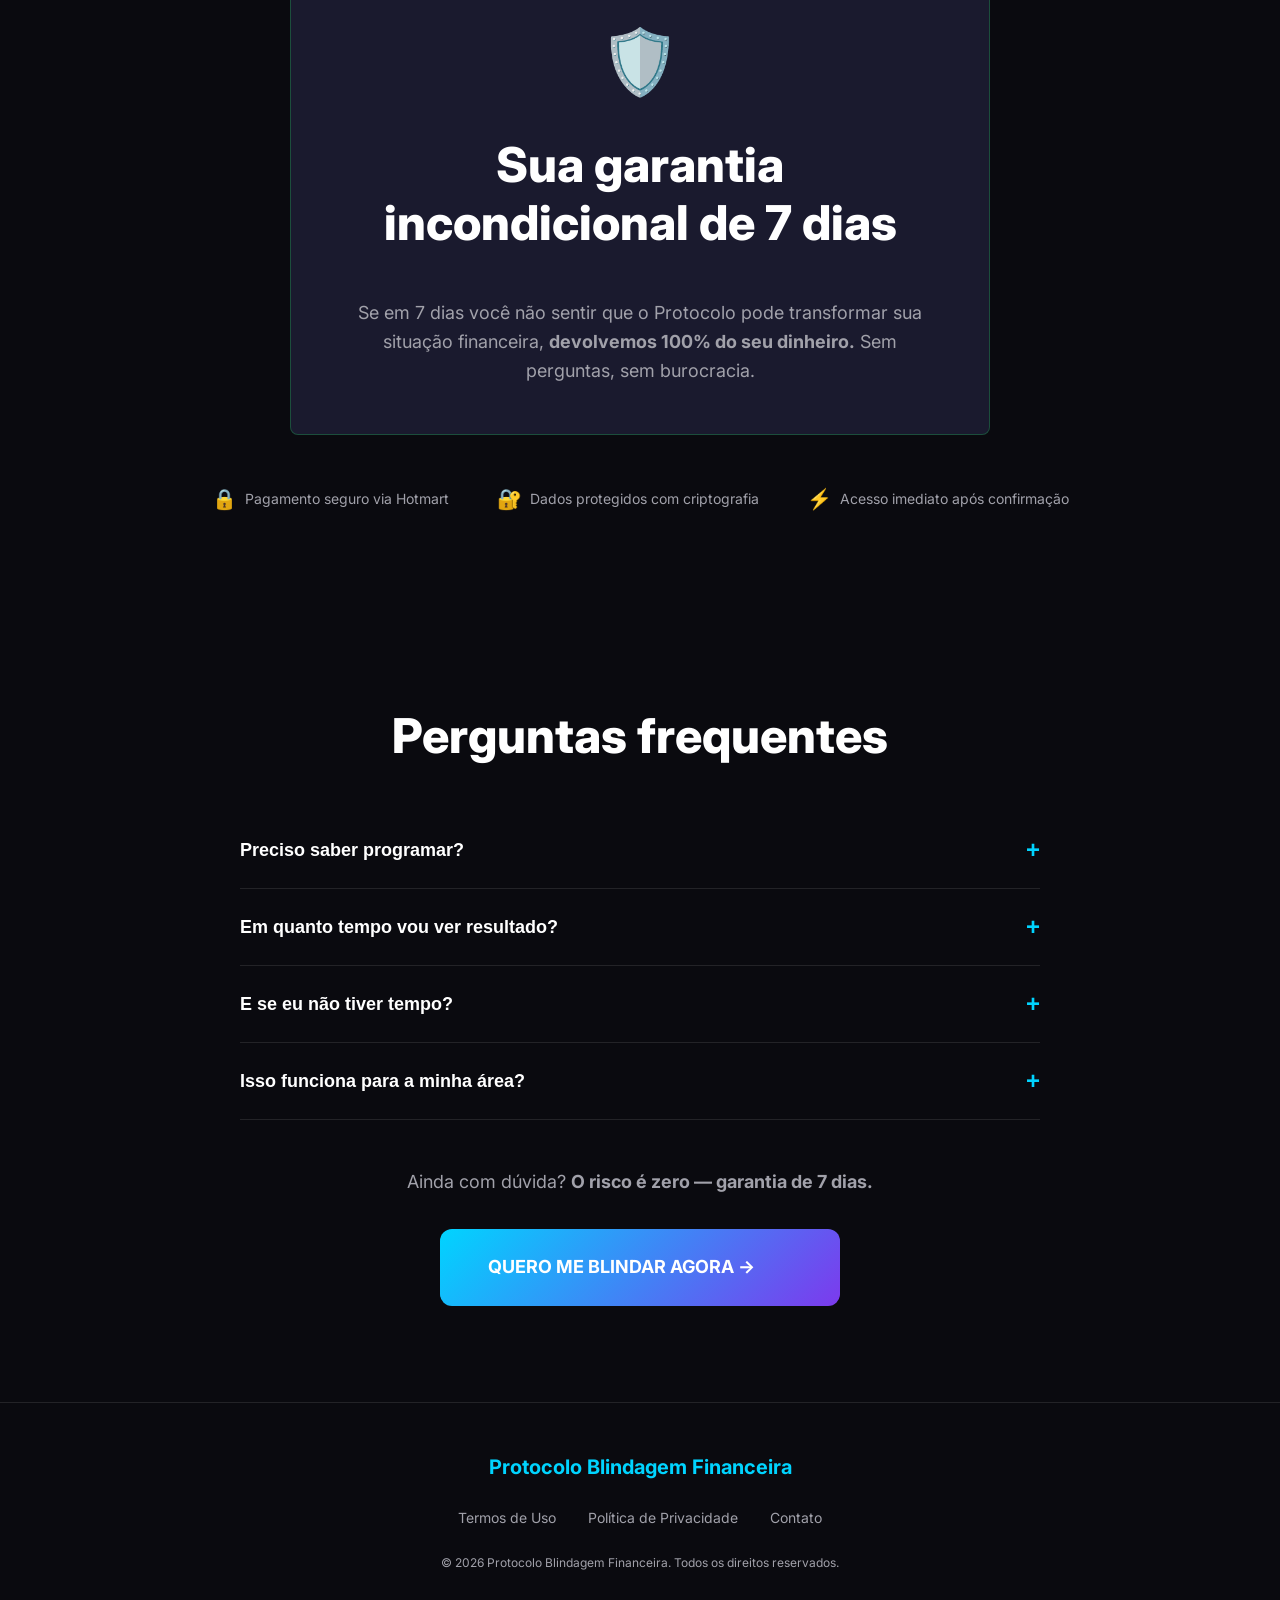
==== commit 2f4988c7: "Add payment link to all CTA buttons" ====
--- a/index.html
+++ b/index.html
@@ -109,7 +109,7 @@
           <div class="timer-block"><span id="seconds">00</span><small>seg</small></div>
         </div>
       </div>
-      <a href="#oferta" class="cta-button">QUERO ME BLINDAR AGORA →</a>
+      <a href="https://lastlink.com/p/C0284B11C/checkout-payment" target="_blank" rel="noopener" class="cta-button">QUERO ME BLINDAR AGORA →</a>
     </div>
   </section>
 
@@ -254,7 +254,7 @@
             <span>Total dos bônus: R$ 591 — <strong>GRÁTIS</strong></span>
           </div>
         </div>
-        <a href="#oferta" class="cta-button cta-offer">QUERO ME BLINDAR AGORA →</a>
+        <a href="https://lastlink.com/p/C0284B11C/checkout-payment" target="_blank" rel="noopener" class="cta-button cta-offer">QUERO ME BLINDAR AGORA →</a>
         <p class="offer-urgency">Oferta limitada — restam apenas <strong>47 vagas</strong></p>
         <div class="timer-container timer-offer">
           <div class="timer">
@@ -337,7 +337,7 @@
         </div>
       </div>
       <p class="faq-cta">Ainda com dúvida? <strong>O risco é zero — garantia de 7 dias.</strong></p>
-      <a href="#oferta" class="cta-button">QUERO ME BLINDAR AGORA →</a>
+      <a href="https://lastlink.com/p/C0284B11C/checkout-payment" target="_blank" rel="noopener" class="cta-button">QUERO ME BLINDAR AGORA →</a>
     </div>
   </section>
 
@@ -371,7 +371,7 @@
     <div style="text-align: center; padding: 48px 24px; background: #0a0a0f; color: #fff;">
       <h1 style="font-size: 2rem; margin-bottom: 16px;">Protocolo Blindagem Financeira Anti IA</h1>
       <p style="color: #a1a1aa; margin-bottom: 24px;">Para acessar este conteúdo, ative o JavaScript no seu navegador.</p>
-      <a href="#oferta" class="cta-button">QUERO ME BLINDAR AGORA →</a>
+      <a href="https://lastlink.com/p/C0284B11C/checkout-payment" target="_blank" rel="noopener" class="cta-button">QUERO ME BLINDAR AGORA →</a>
     </div>
   </noscript>
 </body>
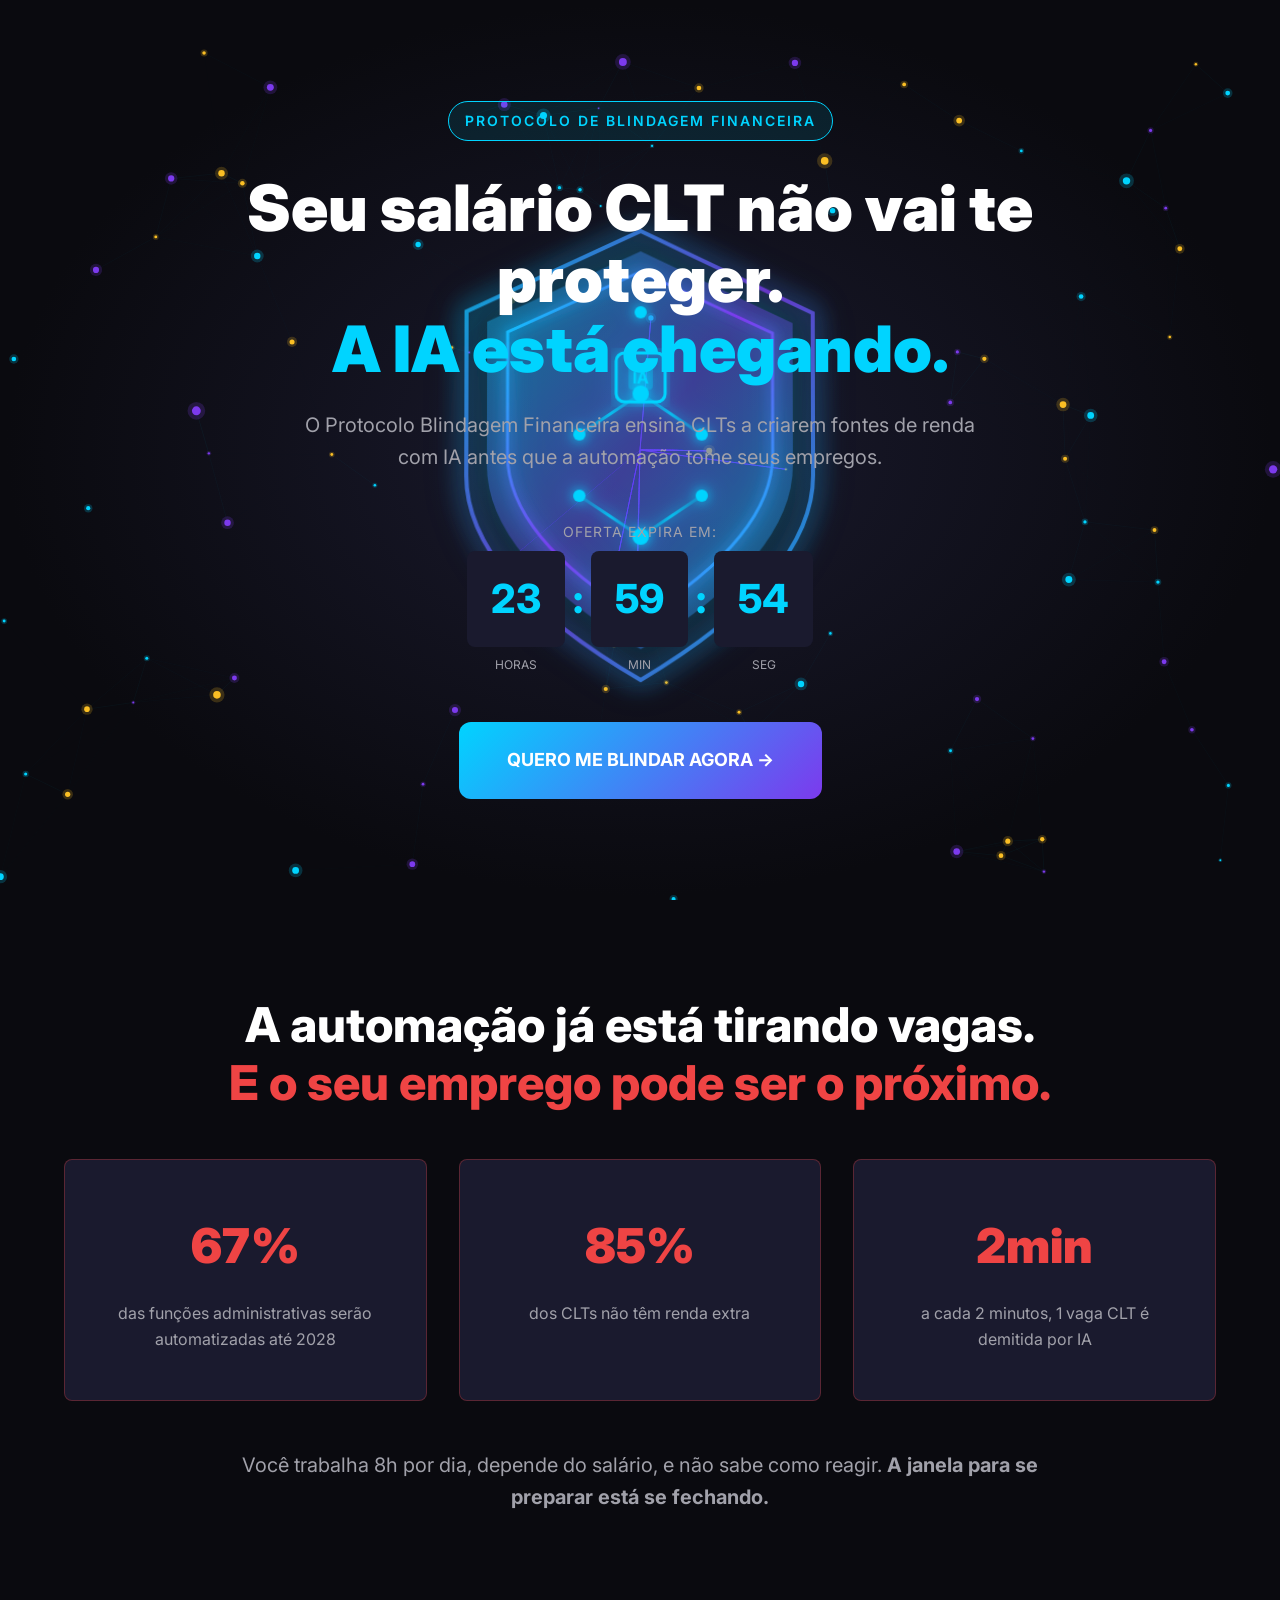
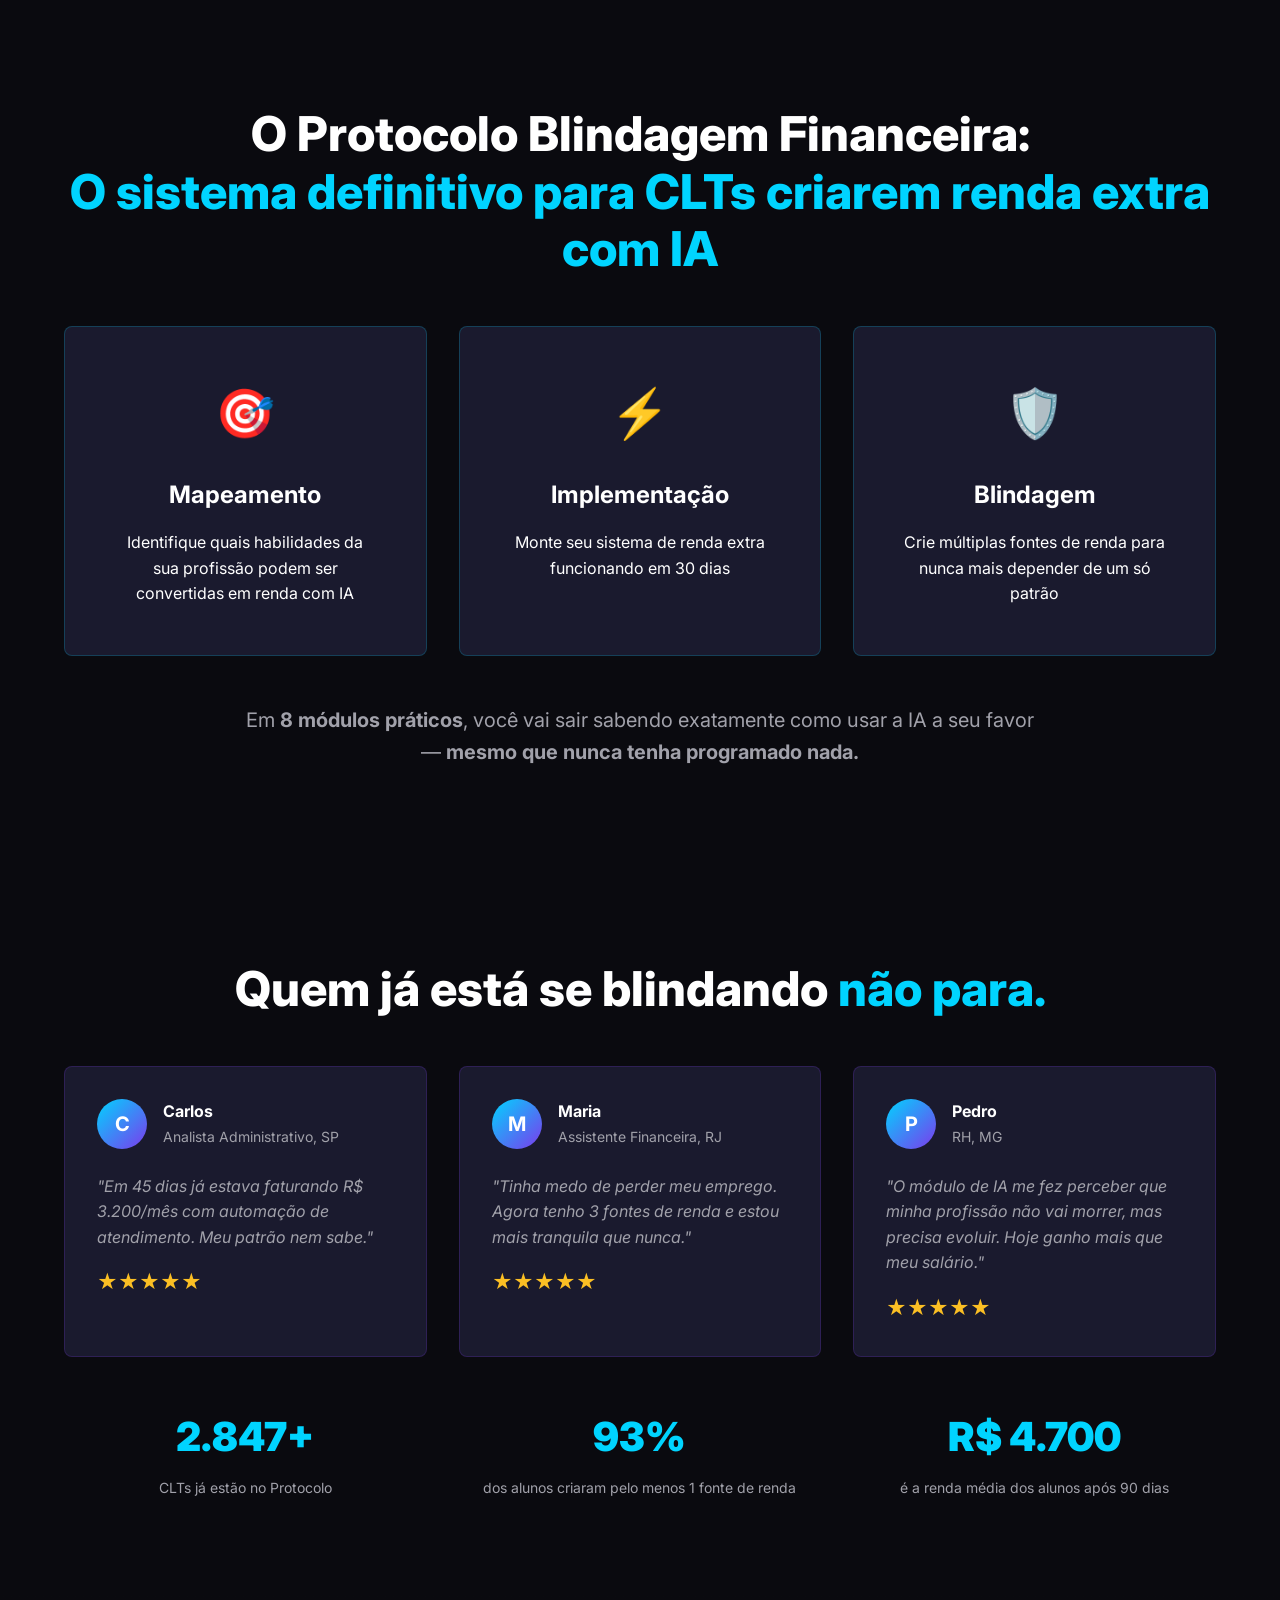
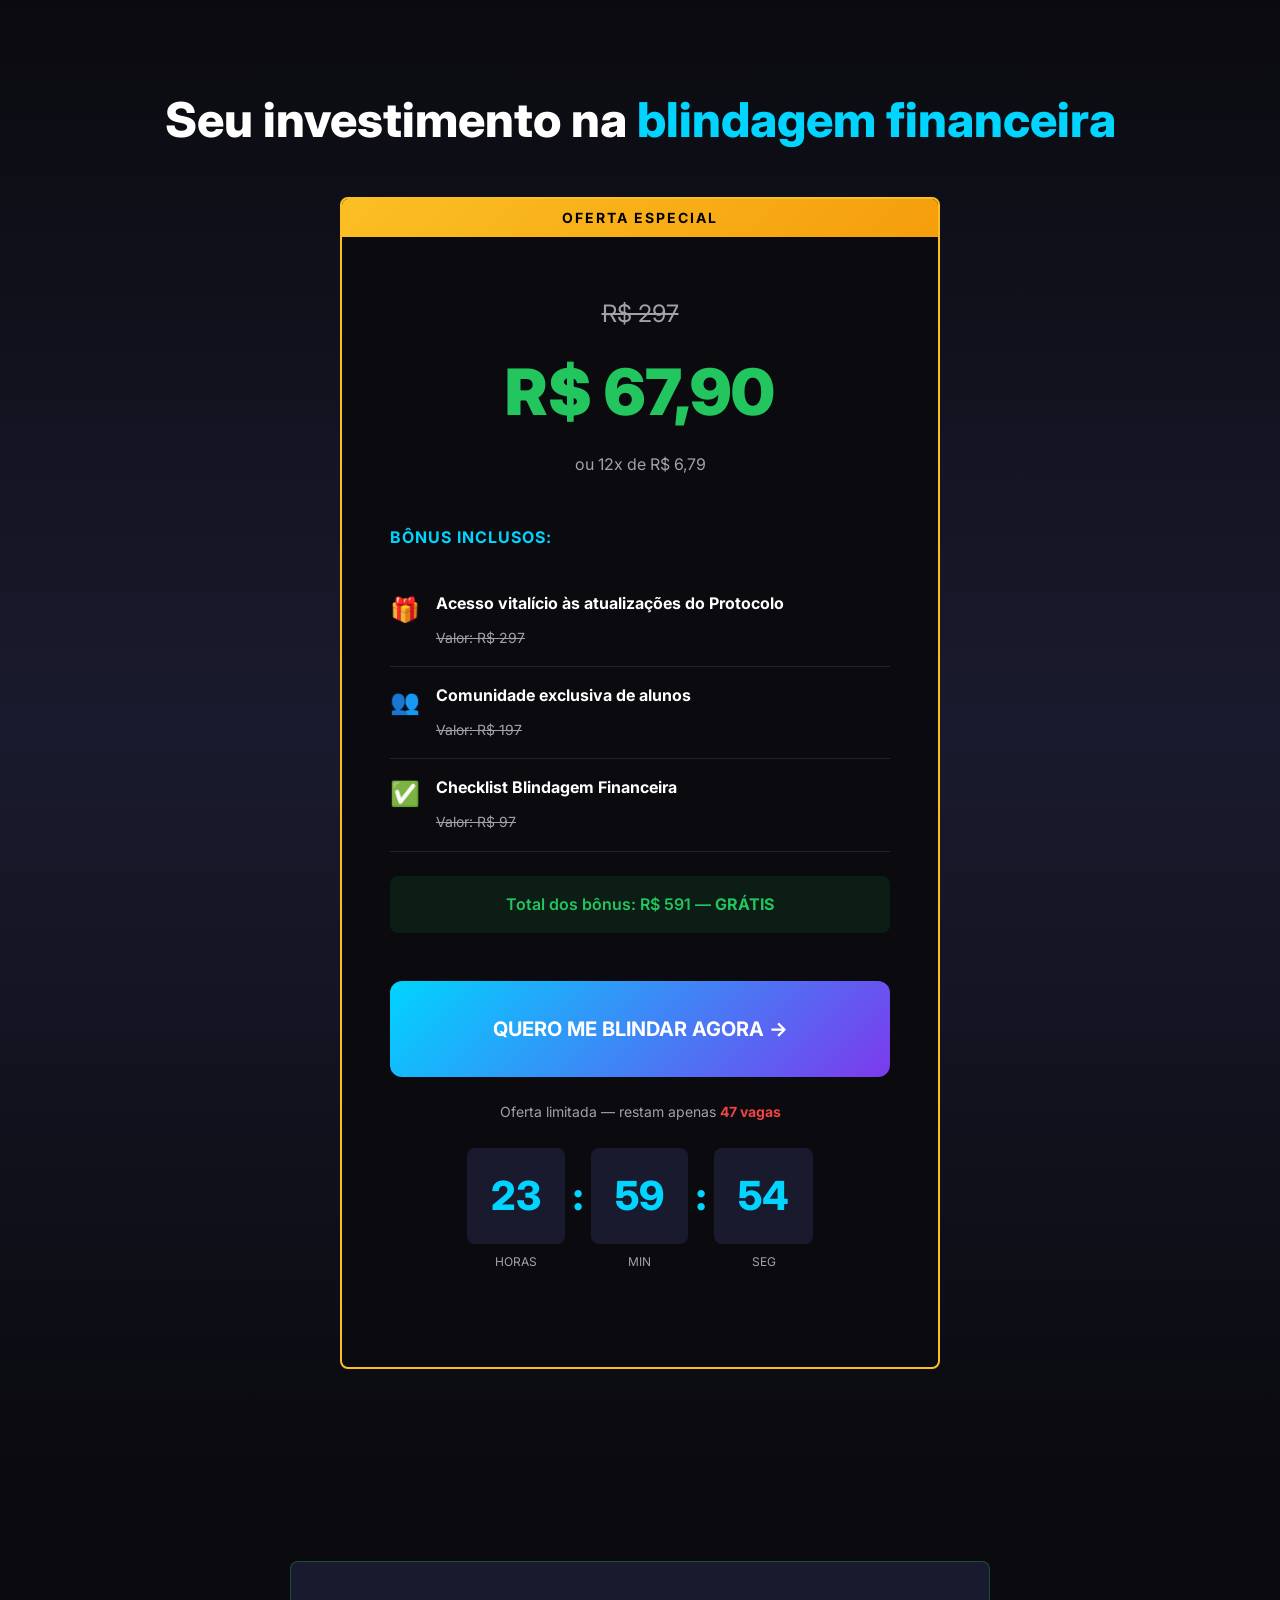
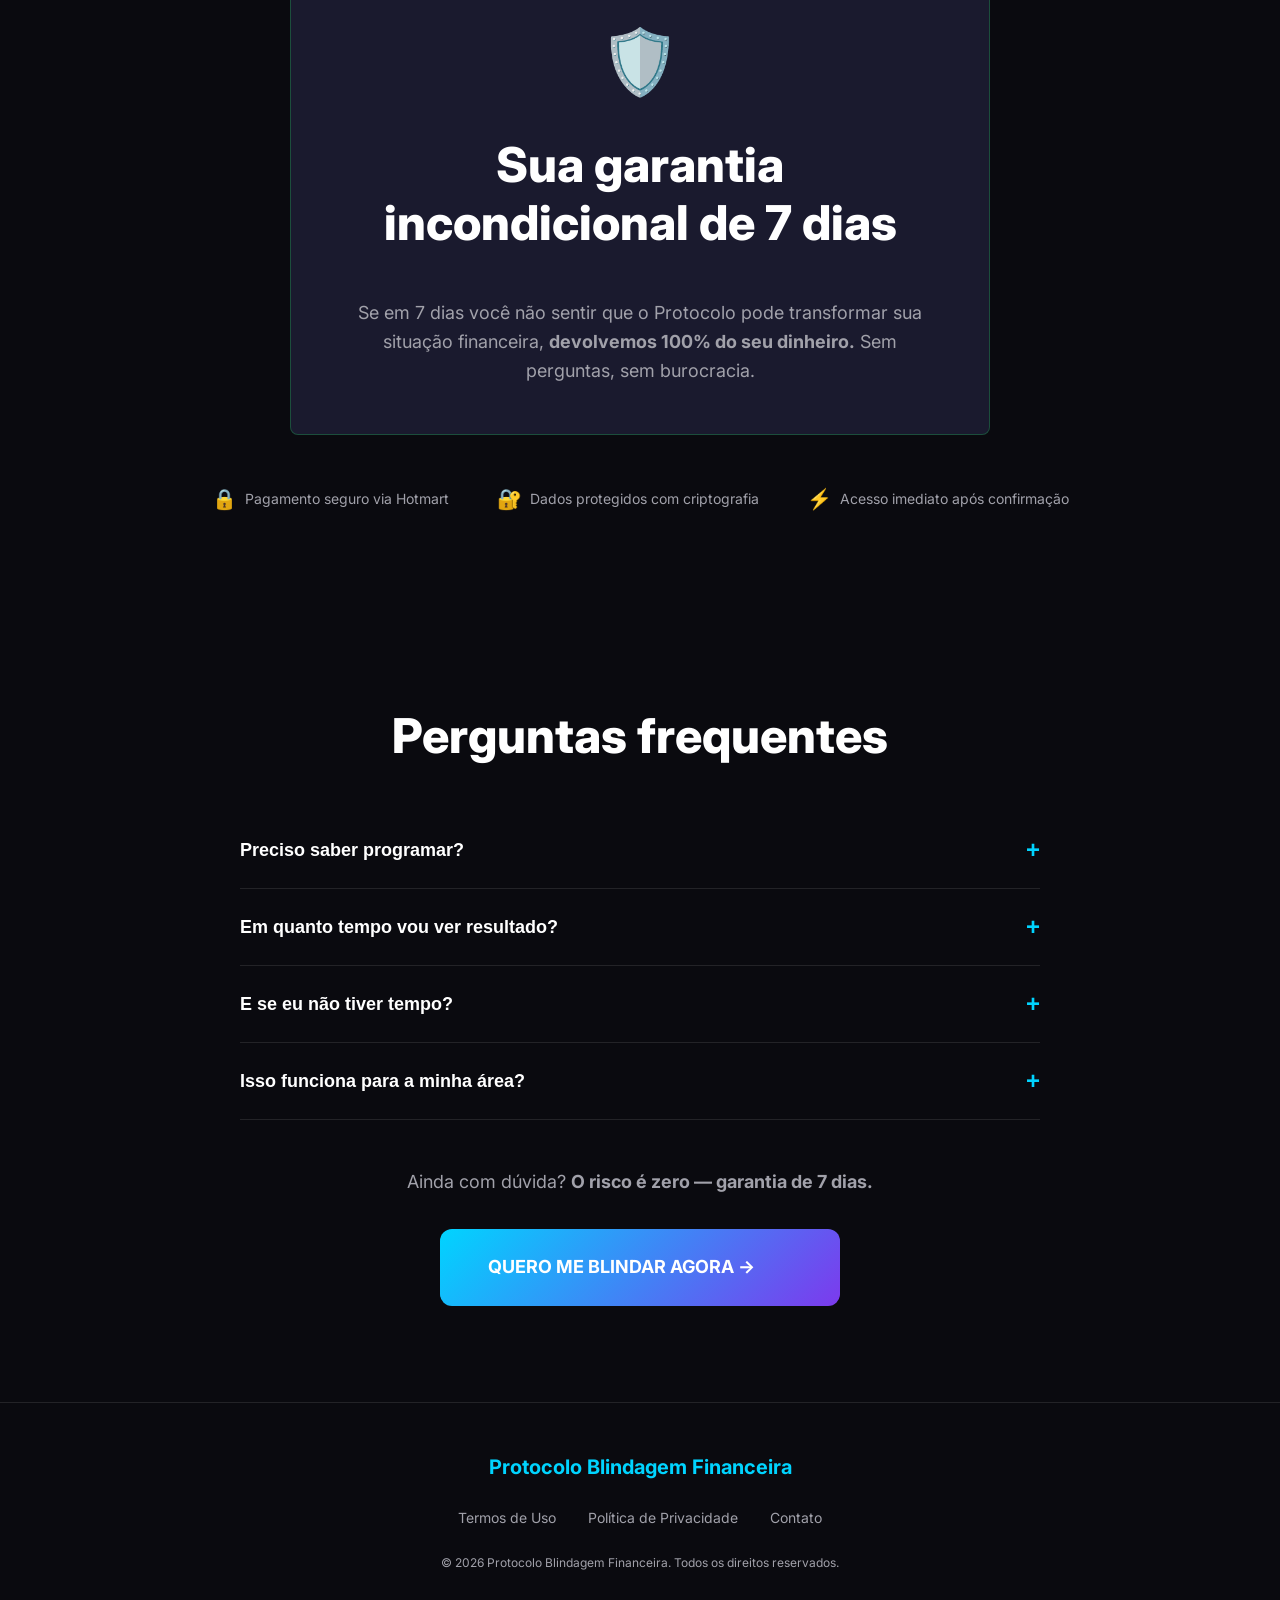
==== commit 8b2361e9: "Add Facebook Pixel to landing page" ====
--- a/index.html
+++ b/index.html
@@ -1,6 +1,24 @@
 <!DOCTYPE html>
 <html lang="pt-BR">
 <head>
+  <!-- Facebook Pixel Code -->
+  <script>
+    !function(f,b,e,v,n,t,s)
+    {if(f.fbq)return;n=f.fbq=function(){n.callMethod?
+    n.callMethod.apply(n,arguments):n.queue.push(arguments)};
+    if(!f._fbq)f._fbq=n;n.push=n;n.loaded=!0;n.version='2.0';
+    n.queue=[];t=b.createElement(e);t.async=!0;
+    t.src=v;s=b.getElementsByTagName(e)[0];
+    s.parentNode.insertBefore(t,s)}(window, document,'script',
+    'https://connect.facebook.net/en_US/fbevents.js');
+    fbq('init', '2038236130230136');
+    fbq('track', 'PageView');
+  </script>
+  <noscript>
+    <img height="1" width="1" style="display:none"
+         src="https://www.facebook.com/tr?id=2038236130230136&ev=PageView&noscript=1"/>
+  </noscript>
+  <!-- End Facebook Pixel Code -->
   <meta charset="UTF-8">
   <meta name="viewport" content="width=device-width, initial-scale=1.0">
   <title>Protocolo Blindagem Financeira Anti IA</title>
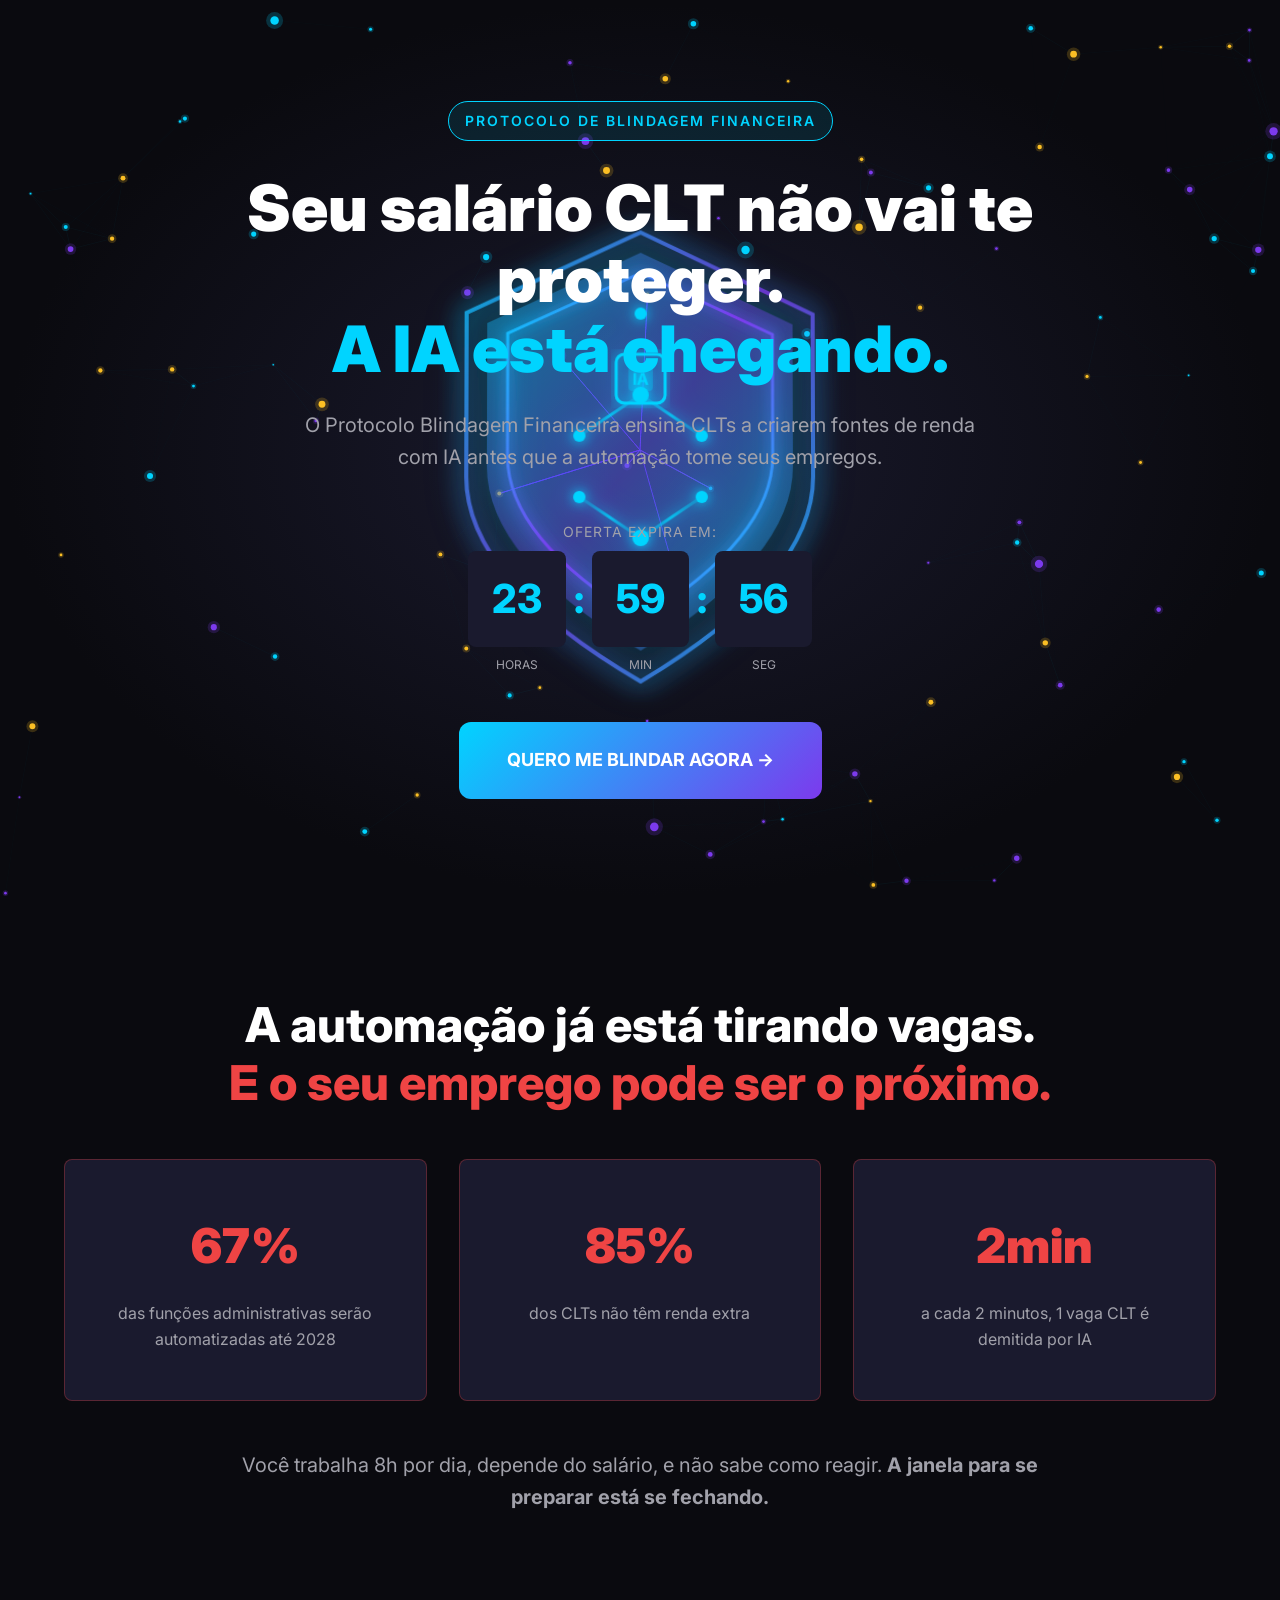
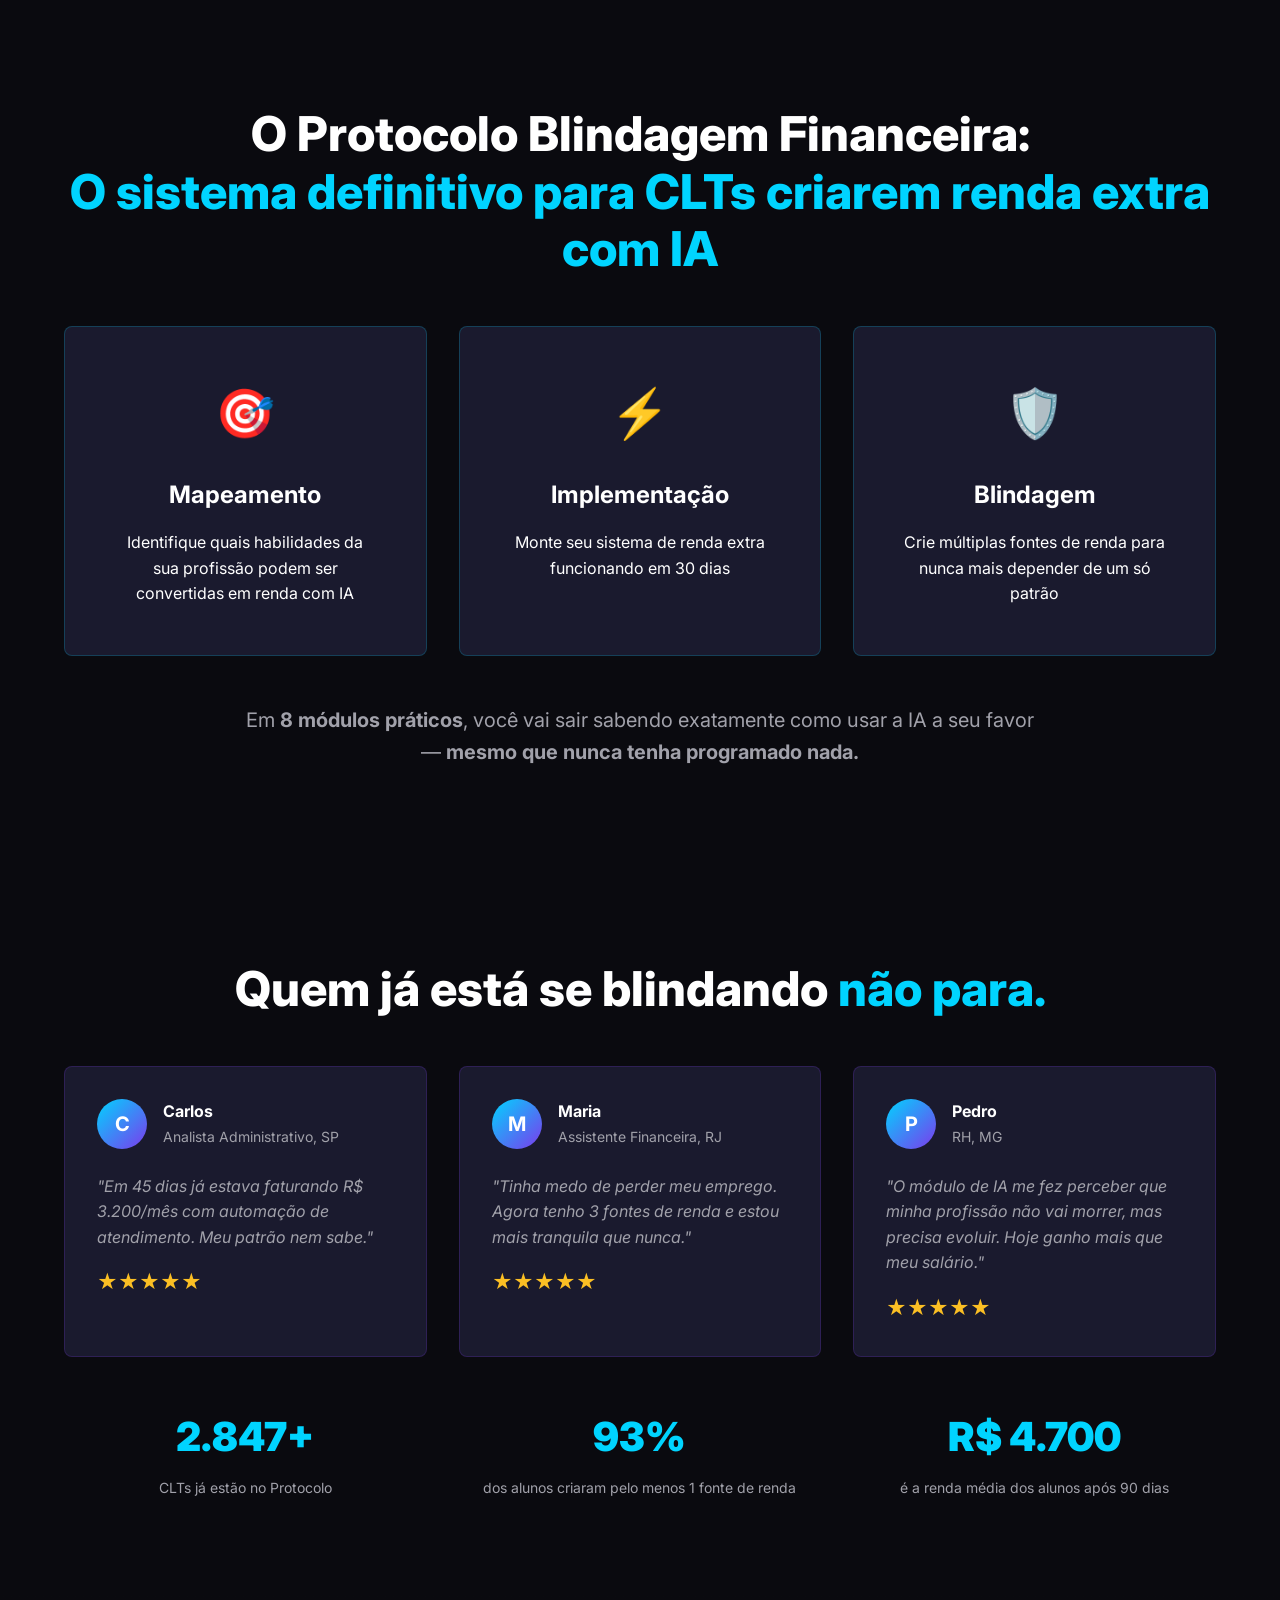
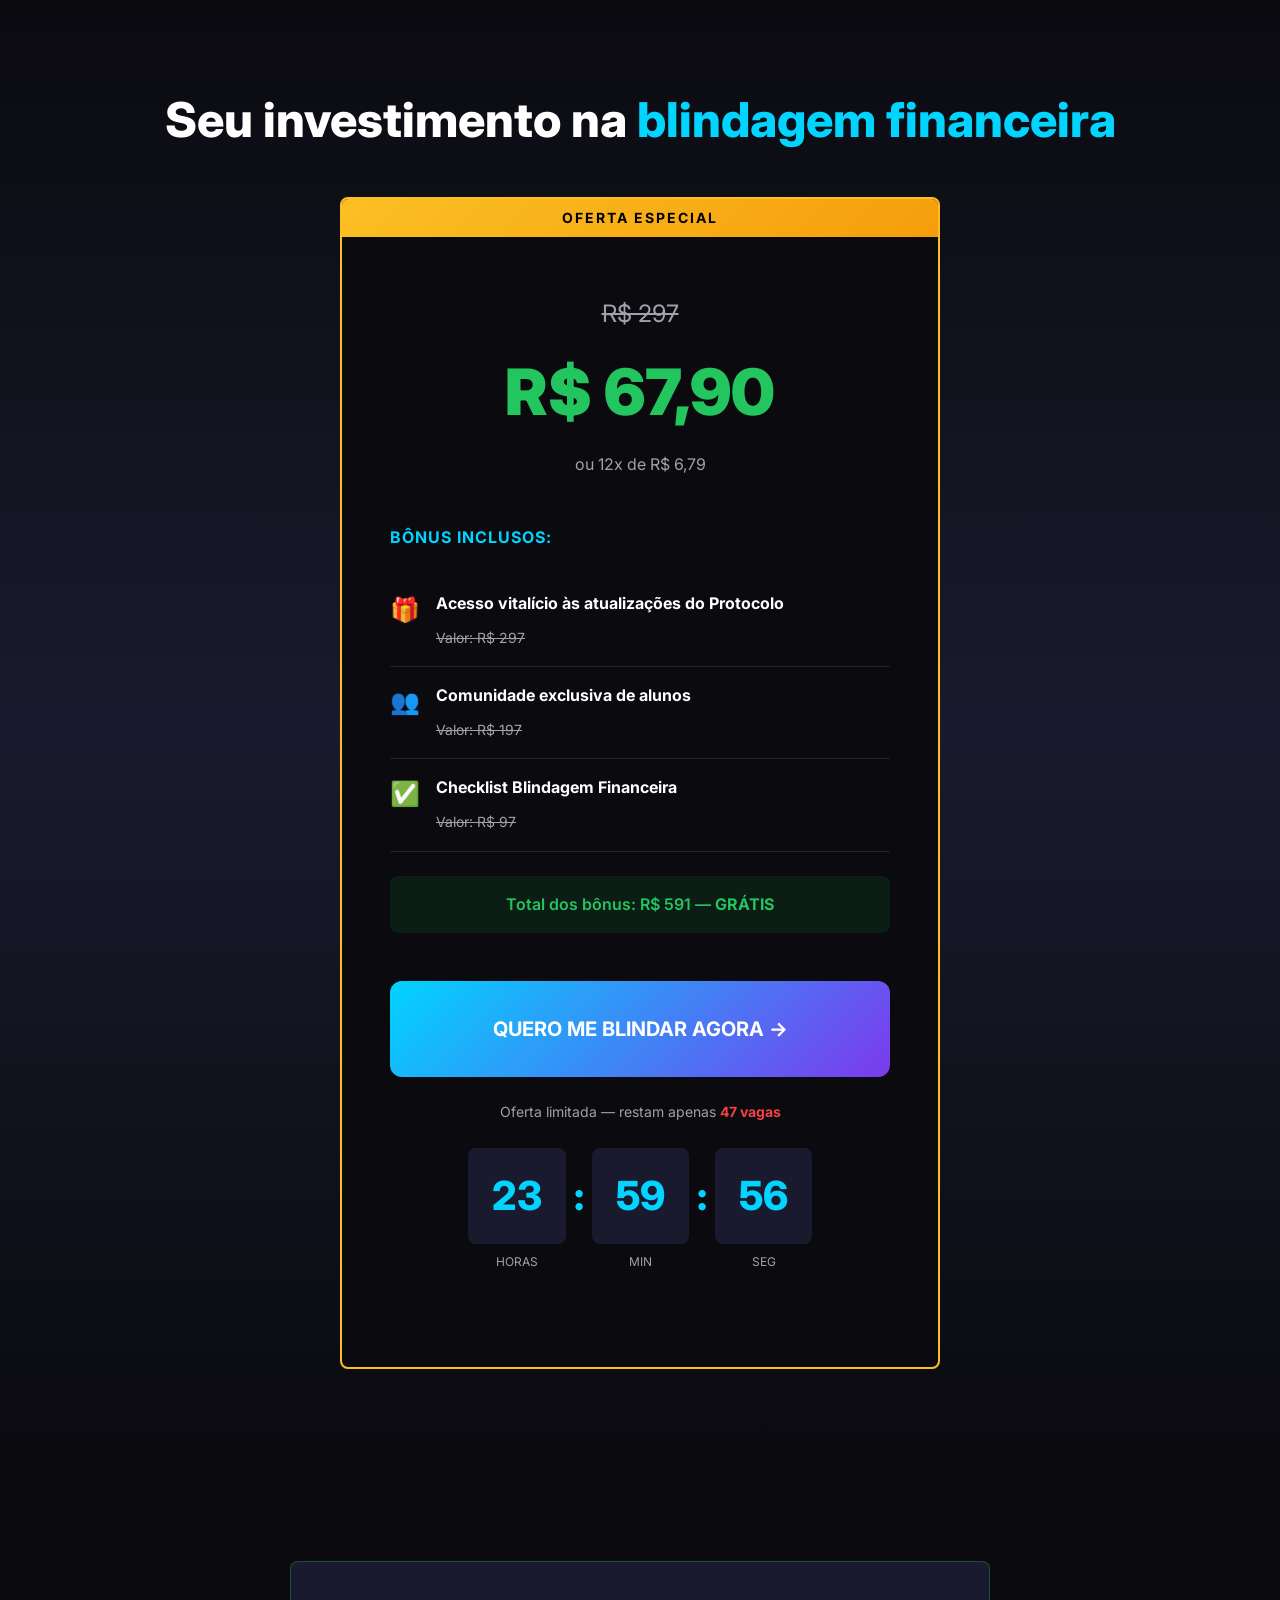
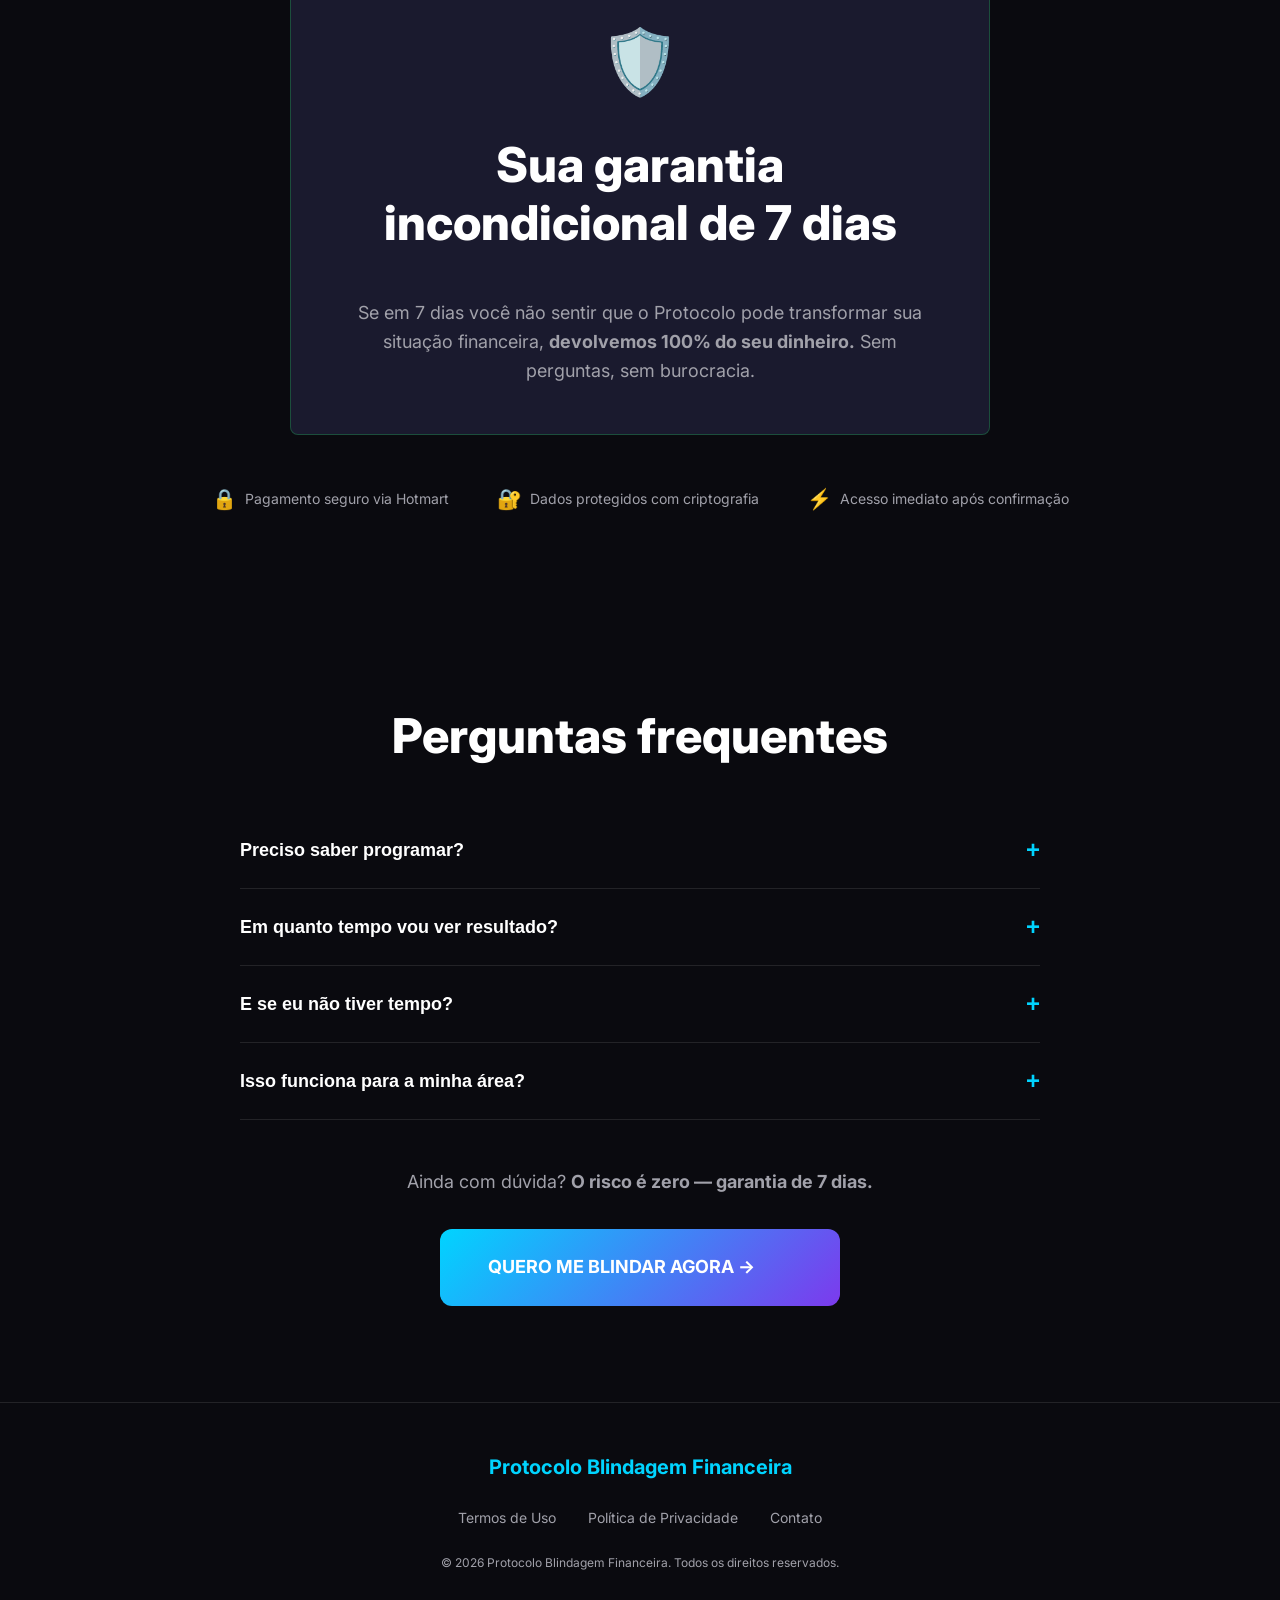
==== commit 0cb2d974: "Update checkout link to Payhip" ====
--- a/index.html
+++ b/index.html
@@ -127,7 +127,7 @@
           <div class="timer-block"><span id="seconds">00</span><small>seg</small></div>
         </div>
       </div>
-      <a href="https://lastlink.com/p/C0284B11C/checkout-payment" target="_blank" rel="noopener" class="cta-button">QUERO ME BLINDAR AGORA →</a>
+      <a href="https://payhip.com/buy?s=1&qty%5BIJWRf%5D=1&cart_links%5B%5D=IJWRf" target="_blank" rel="noopener" class="cta-button">QUERO ME BLINDAR AGORA →</a>
     </div>
   </section>
 
@@ -272,7 +272,7 @@
             <span>Total dos bônus: R$ 591 — <strong>GRÁTIS</strong></span>
           </div>
         </div>
-        <a href="https://lastlink.com/p/C0284B11C/checkout-payment" target="_blank" rel="noopener" class="cta-button cta-offer">QUERO ME BLINDAR AGORA →</a>
+        <a href="https://payhip.com/buy?s=1&qty%5BIJWRf%5D=1&cart_links%5B%5D=IJWRf" target="_blank" rel="noopener" class="cta-button cta-offer">QUERO ME BLINDAR AGORA →</a>
         <p class="offer-urgency">Oferta limitada — restam apenas <strong>47 vagas</strong></p>
         <div class="timer-container timer-offer">
           <div class="timer">
@@ -355,7 +355,7 @@
         </div>
       </div>
       <p class="faq-cta">Ainda com dúvida? <strong>O risco é zero — garantia de 7 dias.</strong></p>
-      <a href="https://lastlink.com/p/C0284B11C/checkout-payment" target="_blank" rel="noopener" class="cta-button">QUERO ME BLINDAR AGORA →</a>
+      <a href="https://payhip.com/buy?s=1&qty%5BIJWRf%5D=1&cart_links%5B%5D=IJWRf" target="_blank" rel="noopener" class="cta-button">QUERO ME BLINDAR AGORA →</a>
     </div>
   </section>
 
@@ -389,7 +389,7 @@
     <div style="text-align: center; padding: 48px 24px; background: #0a0a0f; color: #fff;">
       <h1 style="font-size: 2rem; margin-bottom: 16px;">Protocolo Blindagem Financeira Anti IA</h1>
       <p style="color: #a1a1aa; margin-bottom: 24px;">Para acessar este conteúdo, ative o JavaScript no seu navegador.</p>
-      <a href="https://lastlink.com/p/C0284B11C/checkout-payment" target="_blank" rel="noopener" class="cta-button">QUERO ME BLINDAR AGORA →</a>
+      <a href="https://payhip.com/buy?s=1&qty%5BIJWRf%5D=1&cart_links%5B%5D=IJWRf" target="_blank" rel="noopener" class="cta-button">QUERO ME BLINDAR AGORA →</a>
     </div>
   </noscript>
 </body>
